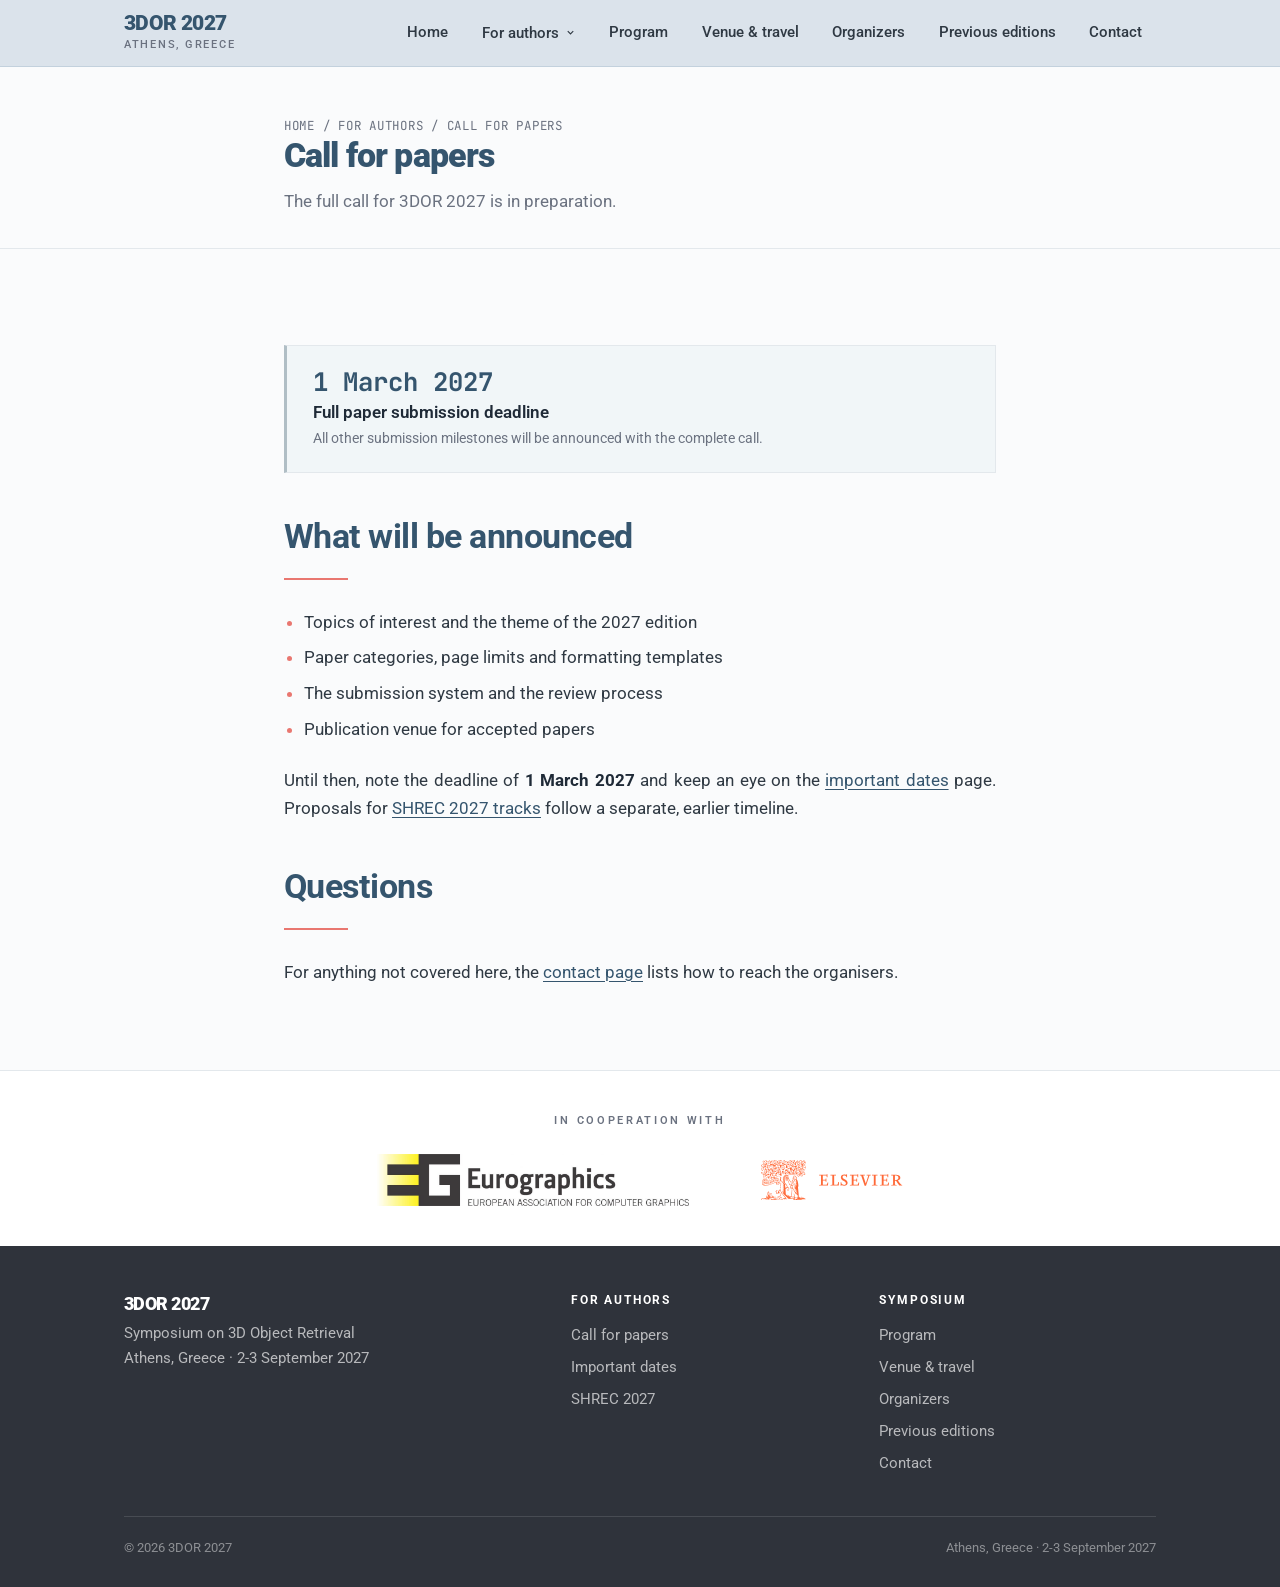
==== call-for-papers.html @ f696fd4a "Add a map to contact and tighten the copy Embed an OpenStreetMap view of Plaka on the contact page, " ====
<!DOCTYPE html>
<html lang="en">
<head>
<meta charset="utf-8">
<meta name="viewport" content="width=device-width, initial-scale=1">
<title>Call for Papers | 3DOR 2027, Athens</title>
<meta name="description" content="Call for papers for 3DOR 2027, the Symposium on 3D Object Retrieval in Athens, Greece. Full paper submission deadline: 1 March 2027.">
<link rel="icon" href="assets/favicon.svg" type="image/svg+xml">
<link rel="preconnect" href="https://fonts.googleapis.com">
<link rel="preconnect" href="https://fonts.gstatic.com" crossorigin>
<link href="https://fonts.googleapis.com/css2?family=Roboto:wght@300;400;500;700;900&family=JetBrains+Mono:wght@500;700&display=swap" rel="stylesheet">
<link rel="stylesheet" href="css/style.css">
</head>
<body>
<a class="skip-link" href="#main">Skip to main content</a>

<header class="site-header">
  <div class="wrap site-header__inner">
    <a class="brand" href="index.html">
      <span class="brand__text">3DOR 2027</span>
      <span class="brand__city">Athens, Greece</span>
    </a>

    <button class="nav-toggle" type="button" aria-expanded="false" aria-controls="primary-nav" aria-label="Toggle navigation">
      <span></span>
    </button>

    <nav class="nav" id="primary-nav" aria-label="Primary">
      <a href="index.html">Home</a>

      <div class="nav__group">
        <button class="nav__trigger" type="button" aria-expanded="false">
          For authors
          <svg viewBox="0 0 24 24" aria-hidden="true"><path d="m6 9 6 6 6-6"/></svg>
        </button>
        <div class="nav__menu">
          <a href="call-for-papers.html" class="is-active">Call for papers</a>
          <a href="important-dates.html">Important dates</a>
          <a href="shrec.html">SHREC 2027</a>
        </div>
      </div>

      <a href="program.html">Program</a>
      <a href="venue.html">Venue &amp; travel</a>
      <a href="organizers.html">Organizers</a>
      <a href="previous-editions.html">Previous editions</a>
      <a href="contact.html">Contact</a>
    </nav>
  </div>
</header>

<main id="main">

  <section class="page-head">
    <div class="col">
      <p class="breadcrumb"><a href="index.html">Home</a> / For authors / Call for papers</p>
      <h1>Call for papers</h1>
      <p>The full call for 3DOR 2027 is in preparation.</p>
    </div>
  </section>

  <section class="section">
    <div class="col">

      <div class="box">
        <span class="box__date">1 March 2027</span>
        <span class="box__what">Full paper submission deadline</span>
        <p class="note">All other submission milestones will be announced with the complete call.</p>
      </div>

      <h2>What will be announced</h2>
      <hr class="rule">
      <ul>
        <li>Topics of interest and the theme of the 2027 edition</li>
        <li>Paper categories, page limits and formatting templates</li>
        <li>The submission system and the review process</li>
        <li>Publication venue for accepted papers</li>
      </ul>

      <p>
        Until then, note the deadline of <strong>1 March 2027</strong> and keep an eye on
        the <a href="important-dates.html">important dates</a> page. Proposals for
        <a href="shrec.html">SHREC 2027 tracks</a> follow a separate, earlier timeline.
      </p>

      <h2>Questions</h2>
      <hr class="rule">
      <p>
        For anything not covered here, the <a href="contact.html">contact page</a> lists
        how to reach the organisers.
      </p>

    </div>
  </section>

</main>

<section class="partners">
  <div class="wrap">
    <span class="label">In cooperation with</span>
    <div class="partners__logos">
      <a href="https://www.eg.org/" target="_blank" rel="noopener">
        <img class="logo--eg" src="assets/logo-eurographics.png" alt="Eurographics, European Association for Computer Graphics" width="1080" height="180">
      </a>
      <a href="https://www.sciencedirect.com/journal/computers-and-graphics" target="_blank" rel="noopener">
        <img class="logo--elsevier" src="assets/logo-elsevier.svg" alt="Elsevier" width="171" height="48">
      </a>
    </div>
  </div>
</section>

<footer class="site-footer">
  <div class="wrap">
    <div class="site-footer__grid">
      <div class="site-footer__brand">
        <span class="brand__text">3DOR 2027</span>
        <p>Symposium on 3D Object Retrieval<br>Athens, Greece · 2-3 September 2027</p>
      </div>

      <div>
        <h4>For authors</h4>
        <ul>
          <li><a href="call-for-papers.html">Call for papers</a></li>
          <li><a href="important-dates.html">Important dates</a></li>
          <li><a href="shrec.html">SHREC 2027</a></li>
        </ul>
      </div>

      <div>
        <h4>Symposium</h4>
        <ul>
          <li><a href="program.html">Program</a></li>
          <li><a href="venue.html">Venue &amp; travel</a></li>
          <li><a href="organizers.html">Organizers</a></li>
          <li><a href="previous-editions.html">Previous editions</a></li>
          <li><a href="contact.html">Contact</a></li>
        </ul>
      </div>
    </div>

    <div class="site-footer__bottom">
      <span>&copy; <span data-current-year>2026</span> 3DOR 2027</span>
      <span>Athens, Greece · 2-3 September 2027</span>
    </div>
  </div>
</footer>

<script src="js/main.js"></script>
</body>
</html>
---- css/style.css ----
/* ==========================================================================
   3DOR 2027: Symposium on 3D Object Retrieval, Athens
   Light, content-first academic layout
   ========================================================================== */

/* --------------------------------------------------------------------------
   1. Tokens
   -------------------------------------------------------------------------- */
:root {
  /* Slate blue carries the type, blue grey the structure, cyan is a single touch */
  --accent: #35556e;        /* display headings, brand, links */
  --accent-strong: #26404f; /* hover on slate */
  --accent-deep: #35556e;   /* links and small text (7.8:1 on paper) */
  --accent-bright: #e97770; /* coral, after 3DOR 2015: rules, underlines, markers */
  --accent-warm: #c6564e;   /* darker coral where small text needs contrast */
  --accent-soft: #b0bec5;   /* blue grey: quiet dividers and borders */
  --charcoal: #2f333b;      /* dark band, after 3DOR 2015 */
  --accent-pale: #eef3f7;
  --accent-line: #ccd9e3;

  --ink: #1f2a37;
  --ink-soft: #2f3943;
  --ink-muted: #6b7280;
  --line: #e3e8ec;
  --paper: #fafbfc;
  --paper-alt: #f1f6f8;

  --font-sans: "Roboto", -apple-system, BlinkMacSystemFont, "Segoe UI",
    Helvetica, Arial, sans-serif;
  --font-mono: "JetBrains Mono", "SFMono-Regular", Consolas, "Liberation Mono",
    Menlo, monospace;

  --step--1: 0.875rem;
  --step-0: 1.0625rem;
  --step-1: 1.1875rem;
  --step-2: clamp(1.35rem, 1.2rem + 0.6vw, 1.6rem);
  --step-3: clamp(1.7rem, 1.45rem + 1vw, 2.1rem);
  --step-4: clamp(2.7rem, 1.9rem + 3.8vw, 4.7rem);

  --col: 760px;   /* reading column */
  --wide: 1080px; /* header, footer, bands */
  --header-h: 66px;
}

/* --------------------------------------------------------------------------
   2. Base
   -------------------------------------------------------------------------- */
*,
*::before,
*::after {
  box-sizing: border-box;
}

html {
  scroll-behavior: smooth;
  scroll-padding-top: calc(var(--header-h) + 20px);
  -webkit-text-size-adjust: 100%;
}

body {
  margin: 0;
  background: var(--paper);
  color: var(--ink-soft);
  font-family: var(--font-sans);
  font-size: var(--step-0);
  line-height: 1.7;
  -webkit-font-smoothing: antialiased;
}

h1,
h2,
h3,
h4 {
  font-family: var(--font-sans);
  color: var(--ink);
  line-height: 1.2;
  letter-spacing: -0.015em;
  font-weight: 700;
  margin: 0 0 0.6em;
}

h1 {
  font-size: var(--step-4);
  font-weight: 900;
  letter-spacing: -0.025em;
}

h2 {
  font-size: var(--step-3);
  color: var(--accent);
  margin-top: 2.75rem;
}

h3 {
  font-size: var(--step-1);
  margin-top: 2rem;
}

p {
  margin: 0 0 1.15em;
}

a {
  color: var(--accent-deep);
  text-decoration-thickness: 1px;
  text-underline-offset: 3px;
  transition: color 0.15s ease;
}

a:hover {
  color: var(--accent-strong);
  text-decoration-color: var(--accent-bright);
}

strong {
  color: var(--ink);
}

img {
  max-width: 100%;
  height: auto;
  display: block;
}

ul,
ol {
  padding-left: 1.2em;
  margin: 0 0 1.3em;
}

li {
  margin-bottom: 0.4em;
}

li::marker {
  color: var(--accent-bright);
}

:focus-visible {
  outline: 2px solid var(--accent);
  outline-offset: 3px;
  border-radius: 3px;
}

.skip-link {
  position: absolute;
  left: -9999px;
  background: var(--ink);
  color: #fff;
  padding: 0.7rem 1.2rem;
  z-index: 200;
}

.skip-link:focus {
  left: 0;
  top: 0;
  color: #fff;
}

/* --------------------------------------------------------------------------
   3. Layout
   -------------------------------------------------------------------------- */
.wrap {
  width: 100%;
  max-width: var(--wide);
  margin-inline: auto;
  padding-inline: 24px;
}

.col {
  width: 100%;
  max-width: var(--col);
  margin-inline: auto;
  padding-inline: 24px;
}

.section {
  padding-block: clamp(2.5rem, 5vw, 4rem);
}

.section--alt {
  background: var(--paper-alt);
  border-block: 1px solid var(--line);
}

.section + .section {
  padding-top: 0;
}

.section--alt + .section,
.section + .section--alt {
  padding-top: clamp(2.5rem, 5vw, 4rem);
}

/* Small caps label */
.label {
  display: block;
  font-family: var(--font-sans);
  font-size: 0.7rem;
  font-weight: 600;
  letter-spacing: 0.24em;
  text-transform: uppercase;
  color: var(--ink-muted);
  margin-bottom: 0.9rem;
}

/* Thin rule under a heading */
.rule {
  border: 0;
  height: 2px;
  width: 64px;
  background: var(--accent-bright);
  margin: 0 0 1.75rem;
}

.lead {
  font-size: var(--step-1);
  color: var(--ink-soft);
}

/* --------------------------------------------------------------------------
   4. Header & navigation
   -------------------------------------------------------------------------- */
.site-header {
  position: sticky;
  top: 0;
  z-index: 100;
  background: rgba(217, 226, 234, 0.94);
  backdrop-filter: blur(8px);
  border-bottom: 1px solid #c3d1dd;
}

.site-header__inner {
  display: flex;
  align-items: center;
  justify-content: space-between;
  gap: 1rem;
  min-height: var(--header-h);
}

.brand {
  display: flex;
  flex-direction: column;
  gap: 1px;
  text-decoration: none;
  flex-shrink: 0;
  padding-block: 0.2rem;
}

.brand__text {
  font-family: var(--font-sans);
  font-weight: 900;
  font-size: 1.3rem;
  color: var(--accent);
  letter-spacing: -0.03em;
  line-height: 1.1;
}

.brand__city {
  font-size: 0.68rem;
  font-weight: 500;
  color: var(--ink-muted);
  letter-spacing: 0.16em;
  text-transform: uppercase;
}

/* Nav */
.nav {
  display: flex;
  align-items: center;
  gap: 0.4rem;
}

.nav a,
.nav__trigger {
  position: relative;
  display: inline-flex;
  align-items: center;
  gap: 0.35rem;
  padding: 0.5rem 0.85rem;
  font-family: var(--font-sans);
  font-size: 0.92rem;
  font-weight: 500;
  color: var(--ink-soft);
  background: none;
  border: 0;
  border-radius: 5px;
  text-decoration: none;
  white-space: nowrap;
  cursor: pointer;
  transition: color 0.15s ease, background 0.15s ease;
}

.nav a::after,
.nav__trigger::after {
  content: "";
  position: absolute;
  left: 0.85rem;
  right: 0.85rem;
  bottom: 0.15rem;
  height: 2px;
  background: var(--accent-bright);
  border-radius: 2px;
  transform: scaleX(0);
  transform-origin: left;
  transition: transform 0.18s ease;
}

.nav a:hover,
.nav__trigger:hover {
  color: var(--accent-strong);
  background: var(--accent-pale);
}

.nav a:hover::after,
.nav__trigger:hover::after {
  transform: scaleX(1);
}

.nav a.is-active {
  color: var(--accent-deep);
  font-weight: 600;
  background: var(--accent-pale);
}

.nav a.is-active::after {
  transform: scaleX(1);
}

.nav__trigger svg {
  width: 11px;
  height: 11px;
  stroke: currentColor;
  stroke-width: 2.4;
  fill: none;
  transition: transform 0.18s ease;
}

.nav__trigger[aria-expanded="true"] svg {
  transform: rotate(180deg);
}

.nav__group {
  position: relative;
}

.nav__menu {
  position: absolute;
  top: calc(100% + 6px);
  left: 0;
  min-width: 210px;
  background: #fff;
  border: 1px solid var(--line);
  border-radius: 6px;
  box-shadow: 0 6px 24px rgba(19, 33, 43, 0.1);
  padding: 0.35rem;
  display: none;
  flex-direction: column;
}

.nav__group.is-open .nav__menu {
  display: flex;
}

.nav__menu a {
  padding: 0.55rem 0.7rem;
  border-radius: 4px;
  white-space: normal;
}

.nav__menu a::after {
  display: none;
}

/* Mobile */
.nav-toggle {
  display: none;
  width: 40px;
  height: 40px;
  border: 1px solid var(--line);
  border-radius: 5px;
  background: #fff;
  cursor: pointer;
  position: relative;
  align-items: center;
  justify-content: center;
}

.nav-toggle span,
.nav-toggle span::before,
.nav-toggle span::after {
  display: block;
  width: 17px;
  height: 2px;
  background: var(--ink);
  transition: transform 0.2s ease, background 0.2s ease;
}

.nav-toggle span::before,
.nav-toggle span::after {
  content: "";
  position: absolute;
}

.nav-toggle span::before {
  transform: translateY(-6px);
}

.nav-toggle span::after {
  transform: translateY(6px);
}

.nav-toggle[aria-expanded="true"] span {
  background: transparent;
}

.nav-toggle[aria-expanded="true"] span::before {
  transform: rotate(45deg);
}

.nav-toggle[aria-expanded="true"] span::after {
  transform: rotate(-45deg);
}

@media (max-width: 960px) {
  .nav-toggle {
    display: inline-flex;
  }

  .nav {
    position: fixed;
    inset: var(--header-h) 0 auto 0;
    flex-direction: column;
    align-items: stretch;
    gap: 0;
    background: #e6edf3;
    border-bottom: 1px solid #c3d1dd;
    box-shadow: 0 10px 30px rgba(19, 33, 43, 0.08);
    padding: 0.5rem 24px 1.25rem;
    max-height: calc(100vh - var(--header-h));
    overflow-y: auto;
    display: none;
  }

  .nav.is-open {
    display: flex;
  }

  .nav > a,
  .nav__trigger {
    width: 100%;
    justify-content: space-between;
    padding: 0.85rem 0.4rem;
    border-bottom: 1px solid var(--line);
    border-radius: 0;
    font-size: 1rem;
  }

  .nav a.is-active {
    box-shadow: none;
    color: var(--accent-deep);
    font-weight: 600;
  }

  .nav__menu {
    position: static;
    border: 0;
    box-shadow: none;
    padding: 0 0 0.5rem 0.9rem;
    min-width: 0;
    border-left: 2px solid var(--accent-line);
    margin: 0.5rem 0 0.5rem 0.4rem;
  }
}

/* Hero banner: photo with the title centred over it */
.hero {
  position: relative;
  display: grid;
  place-items: center;
  text-align: center;
  min-height: clamp(340px, 46vw, 560px);
  background: #16212c;
  overflow: hidden;
}

.hero__media {
  position: absolute;
  inset: 0;
  width: 100%;
  height: 100%;
  object-fit: cover;
  object-position: center 52%;
}

.hero::after {
  content: "";
  position: absolute;
  inset: 0;
  background: linear-gradient(
    180deg,
    rgba(18, 28, 38, 0.62) 0%,
    rgba(18, 28, 38, 0.44) 45%,
    rgba(18, 28, 38, 0.66) 100%
  );
}

.hero__inner {
  position: relative;
  z-index: 1;
  max-width: 900px;
  padding: clamp(3rem, 7vw, 5.5rem) 24px;
}

.hero .label {
  color: rgba(255, 255, 255, 0.82);
  margin-bottom: 1.1rem;
}

.hero h1 {
  color: #fff;
  font-weight: 900;
  letter-spacing: -0.035em;
  margin-bottom: 0.35em;
  text-shadow: 0 2px 18px rgba(10, 18, 26, 0.35);
}

.hero__where {
  font-family: var(--font-sans);
  font-size: var(--step-2);
  font-weight: 500;
  color: #fff;
  margin: 0;
  text-shadow: 0 2px 14px rgba(10, 18, 26, 0.4);
}

.hero__credit {
  position: absolute;
  right: 16px;
  bottom: 10px;
  z-index: 1;
  margin: 0;
  font-size: 0.66rem;
  letter-spacing: 0.06em;
  color: rgba(255, 255, 255, 0.72);
}

/* Centred intro block under the hero */
.center {
  text-align: center;
}

.center .lead {
  max-width: 62ch;
  margin-inline: auto;
}

.center .note {
  max-width: 58ch;
  margin-inline: auto;
}

.keyfacts--center {
  max-width: 620px;
  margin-inline: auto;
  text-align: center;
}

.keyfacts--center > div {
  border-left: 1px solid var(--line);
  border-top: 3px solid var(--accent-bright);
}

/* --------------------------------------------------------------------------
   5. Masthead (home) & page headers
   -------------------------------------------------------------------------- */
/* Key facts: dates and deadline */
.keyfacts {
  display: grid;
  grid-template-columns: repeat(auto-fit, minmax(210px, 1fr));
  gap: 0.85rem;
  margin: 0 0 1.75rem;
}

.keyfacts > div {
  background: #fff;
  border: 1px solid var(--line);
  border-left: 3px solid var(--accent-bright);
  border-radius: 8px;
  padding: 0.85rem 1.1rem;
}

.keyfacts dt {
  font-family: var(--font-sans);
  font-size: 0.68rem;
  font-weight: 600;
  letter-spacing: 0.16em;
  text-transform: uppercase;
  color: var(--ink-muted);
  margin-bottom: 0.2rem;
}

.keyfacts dd {
  margin: 0;
  font-family: var(--font-mono);
  font-size: var(--step-1);
  font-weight: 700;
  color: var(--ink);
  letter-spacing: -0.01em;
}

.page-head {
  border-bottom: 1px solid var(--line);
  padding-block: clamp(2rem, 4vw, 3rem) clamp(1.5rem, 3vw, 2rem);
}

.page-head h1 {
  font-size: var(--step-3);
  color: var(--accent);
  margin-bottom: 0.3em;
}

.page-head p {
  color: var(--ink-muted);
  margin-bottom: 0;
}

.breadcrumb {
  font-family: var(--font-mono);
  font-size: 0.78rem;
  letter-spacing: 0.06em;
  text-transform: uppercase;
  color: var(--ink-muted);
  margin-bottom: 0.9rem;
}

.breadcrumb a {
  color: var(--ink-muted);
  text-decoration: none;
}

.breadcrumb a:hover {
  color: var(--accent-deep);
}

/* --------------------------------------------------------------------------
   6. Athens line art
   -------------------------------------------------------------------------- */
.skyline {
  display: block;
  width: 100%;
  max-width: var(--wide);
  margin: 0 auto;
  height: auto;
}

.skyline--masthead {
  margin-top: 1rem;
}


figure {
  margin: 2.5rem 0;
}

figcaption {
  font-size: var(--step--1);
  color: var(--ink-muted);
  text-align: center;
  margin-top: 0.75rem;
}

/* --------------------------------------------------------------------------
   7. Dates list
   -------------------------------------------------------------------------- */
.dates {
  margin: 0 0 2rem;
  border-top: 1px solid var(--line);
}

.dates > div {
  display: grid;
  grid-template-columns: 190px 1fr;
  gap: 0.4rem 1.5rem;
  align-items: baseline;
  padding: 1.1rem 0;
  border-bottom: 1px solid var(--line);
}

.dates dt {
  font-family: var(--font-mono);
  font-weight: 700;
  font-size: var(--step-0);
  color: var(--accent);
  white-space: nowrap;
}

.dates dd {
  margin: 0;
  color: var(--ink);
}

.dates dd .note {
  display: block;
  font-size: var(--step--1);
  color: var(--ink-muted);
  margin-top: 0.15rem;
}

@media (max-width: 620px) {
  .dates > div {
    grid-template-columns: 1fr;
  }

  .dates dt {
    grid-column: 1 / -1;
  }
}

/* --------------------------------------------------------------------------
   8. Highlight box & notes
   -------------------------------------------------------------------------- */
.box {
  border: 1px solid var(--line);
  border-left: 3px solid var(--accent-soft);
  background: var(--paper-alt);
  padding: 1.35rem 1.6rem;
  margin: 2rem 0;
}

.box > :last-child {
  margin-bottom: 0;
}

.box__date {
  font-family: var(--font-mono);
  font-size: var(--step-2);
  font-weight: 700;
  color: var(--accent);
  display: block;
  line-height: 1.2;
}

.box__what {
  font-weight: 600;
  color: var(--ink);
}

.note {
  font-size: var(--step--1);
  color: var(--ink-muted);
}

.tba-line {
  font-family: var(--font-mono);
  font-size: var(--step--1);
  letter-spacing: 0.08em;
  text-transform: uppercase;
  color: var(--ink-muted);
}

/* Plain two/three column text blocks */
.cols {
  display: grid;
  gap: 1.5rem 2.5rem;
  grid-template-columns: repeat(auto-fit, minmax(230px, 1fr));
  margin-bottom: 1.5rem;
}

.cols h3 {
  margin-top: 0;
  font-size: var(--step-0);
}

.cols p:last-child {
  margin-bottom: 0;
}

/* --------------------------------------------------------------------------
   9. Tables
   -------------------------------------------------------------------------- */
.table-wrap {
  overflow-x: auto;
  margin: 1.5rem 0 2rem;
}

table {
  width: 100%;
  border-collapse: collapse;
  min-width: 460px;
}

th,
td {
  text-align: left;
  padding: 0.9rem 1rem 0.9rem 0;
  border-bottom: 1px solid var(--line);
  vertical-align: top;
}

thead th {
  font-family: var(--font-mono);
  font-size: 0.75rem;
  letter-spacing: 0.12em;
  text-transform: uppercase;
  color: var(--ink-muted);
  font-weight: 600;
  border-bottom: 2px solid var(--line);
}

td.mono {
  font-family: var(--font-mono);
  font-weight: 600;
  color: var(--accent);
  white-space: nowrap;
}

/* --------------------------------------------------------------------------
   10. Buttons (used sparingly)
   -------------------------------------------------------------------------- */
.btn {
  display: inline-flex;
  align-items: center;
  gap: 0.45rem;
  font-family: var(--font-mono);
  font-size: 0.9rem;
  font-weight: 600;
  padding: 0.6rem 1.1rem;
  border: 1px solid var(--accent-line);
  border-radius: 4px;
  background: var(--accent-pale);
  color: var(--accent-deep);
  text-decoration: none;
  transition: background 0.15s ease, border-color 0.15s ease;
}

.btn:hover {
  background: #fff;
  border-color: var(--accent-bright);
  color: var(--accent-warm);
}

.btn-row {
  display: flex;
  flex-wrap: wrap;
  gap: 0.7rem;
  margin-bottom: 1.5rem;
}

/* --------------------------------------------------------------------------
   11. Footer
   -------------------------------------------------------------------------- */
.site-footer {
  background: var(--charcoal);
  padding-block: 3rem 1.75rem;
  font-size: 0.92rem;
  color: rgba(255, 255, 255, 0.66);
}

.site-footer__grid {
  display: grid;
  grid-template-columns: 1.5fr 1fr 1fr;
  gap: 2rem;
  padding-bottom: 2rem;
  border-bottom: 0;
}

@media (max-width: 720px) {
  .site-footer__grid {
    grid-template-columns: 1fr 1fr;
  }

  .site-footer__brand {
    grid-column: 1 / -1;
  }
}

.site-footer h4 {
  font-size: 0.72rem;
  letter-spacing: 0.16em;
  text-transform: uppercase;
  color: #fff;
  margin-bottom: 0.9rem;
}

.site-footer ul {
  list-style: none;
  margin: 0;
  padding: 0;
}

.site-footer li {
  margin-bottom: 0.45rem;
}

.site-footer a {
  color: rgba(255, 255, 255, 0.66);
  text-decoration: none;
}

.site-footer a:hover {
  color: var(--accent-bright);
}

.site-footer__brand .brand__text {
  font-size: 1.15rem;
  display: block;
  color: #fff;
  margin-bottom: 0.4rem;
}

.site-footer__bottom {
  display: flex;
  flex-wrap: wrap;
  justify-content: space-between;
  gap: 0.5rem 1.5rem;
  padding-top: 1.25rem;
  border-top: 1px solid rgba(255, 255, 255, 0.12);
  font-size: 0.82rem;
  color: rgba(255, 255, 255, 0.45);
}

/* --------------------------------------------------------------------------
   12. Preferences
   -------------------------------------------------------------------------- */
@media (prefers-reduced-motion: reduce) {
  html {
    scroll-behavior: auto;
  }

  *,
  *::before,
  *::after {
    transition-duration: 0.01ms !important;
    animation-duration: 0.01ms !important;
  }
}

@media print {
  .site-header,
  .site-footer,
  .nav-toggle,
  .hero::after {
    display: none !important;
  }

  body {
    color: #000;
  }

  a {
    color: #000;
  }
}

/* Topics of interest: two readable columns */
.topics {
  columns: 2;
  column-gap: 2.5rem;
  margin-bottom: 1.25rem;
}

.topics li {
  break-inside: avoid;
  margin-bottom: 0.5em;
}

@media (max-width: 620px) {
  .topics {
    columns: 1;
  }
}

/* --------------------------------------------------------------------------
   15. Justified body text
   -------------------------------------------------------------------------- */
.col p,
.box p,
.prose p {
  text-align: justify;
  text-justify: inter-word;
  hyphens: auto;
  -webkit-hyphens: auto;
}

.center p,
.hero p {
  text-align: center;
  hyphens: manual;
}

/* --------------------------------------------------------------------------
   16. Partners band
   -------------------------------------------------------------------------- */
.partners {
  background: #fff;
  border-top: 1px solid var(--line);
  padding-block: 2.5rem;
  text-align: center;
}

.partners .label {
  margin-bottom: 1.5rem;
}

.partners__logos {
  display: flex;
  flex-wrap: wrap;
  align-items: center;
  justify-content: center;
  gap: clamp(2rem, 6vw, 4.5rem);
}

.partners__logos img {
  width: auto;
  opacity: 0.88;
  transition: opacity 0.15s ease;
}

.logo--eg {
  height: clamp(36px, 4.4vw, 52px);
}

.logo--elsevier {
  height: clamp(28px, 3.4vw, 40px);
}

.partners__logos a:hover img {
  opacity: 1;
}

/* --------------------------------------------------------------------------
   17. Map embed
   -------------------------------------------------------------------------- */
.map {
  margin: 0 0 1rem;
}

.map iframe {
  display: block;
  width: 100%;
  height: clamp(280px, 38vw, 420px);
  border: 1px solid var(--line);
  border-radius: 12px;
}

.map figcaption {
  font-size: var(--step--1);
  color: var(--ink-muted);
  text-align: left;
  margin-top: 0.65rem;
}
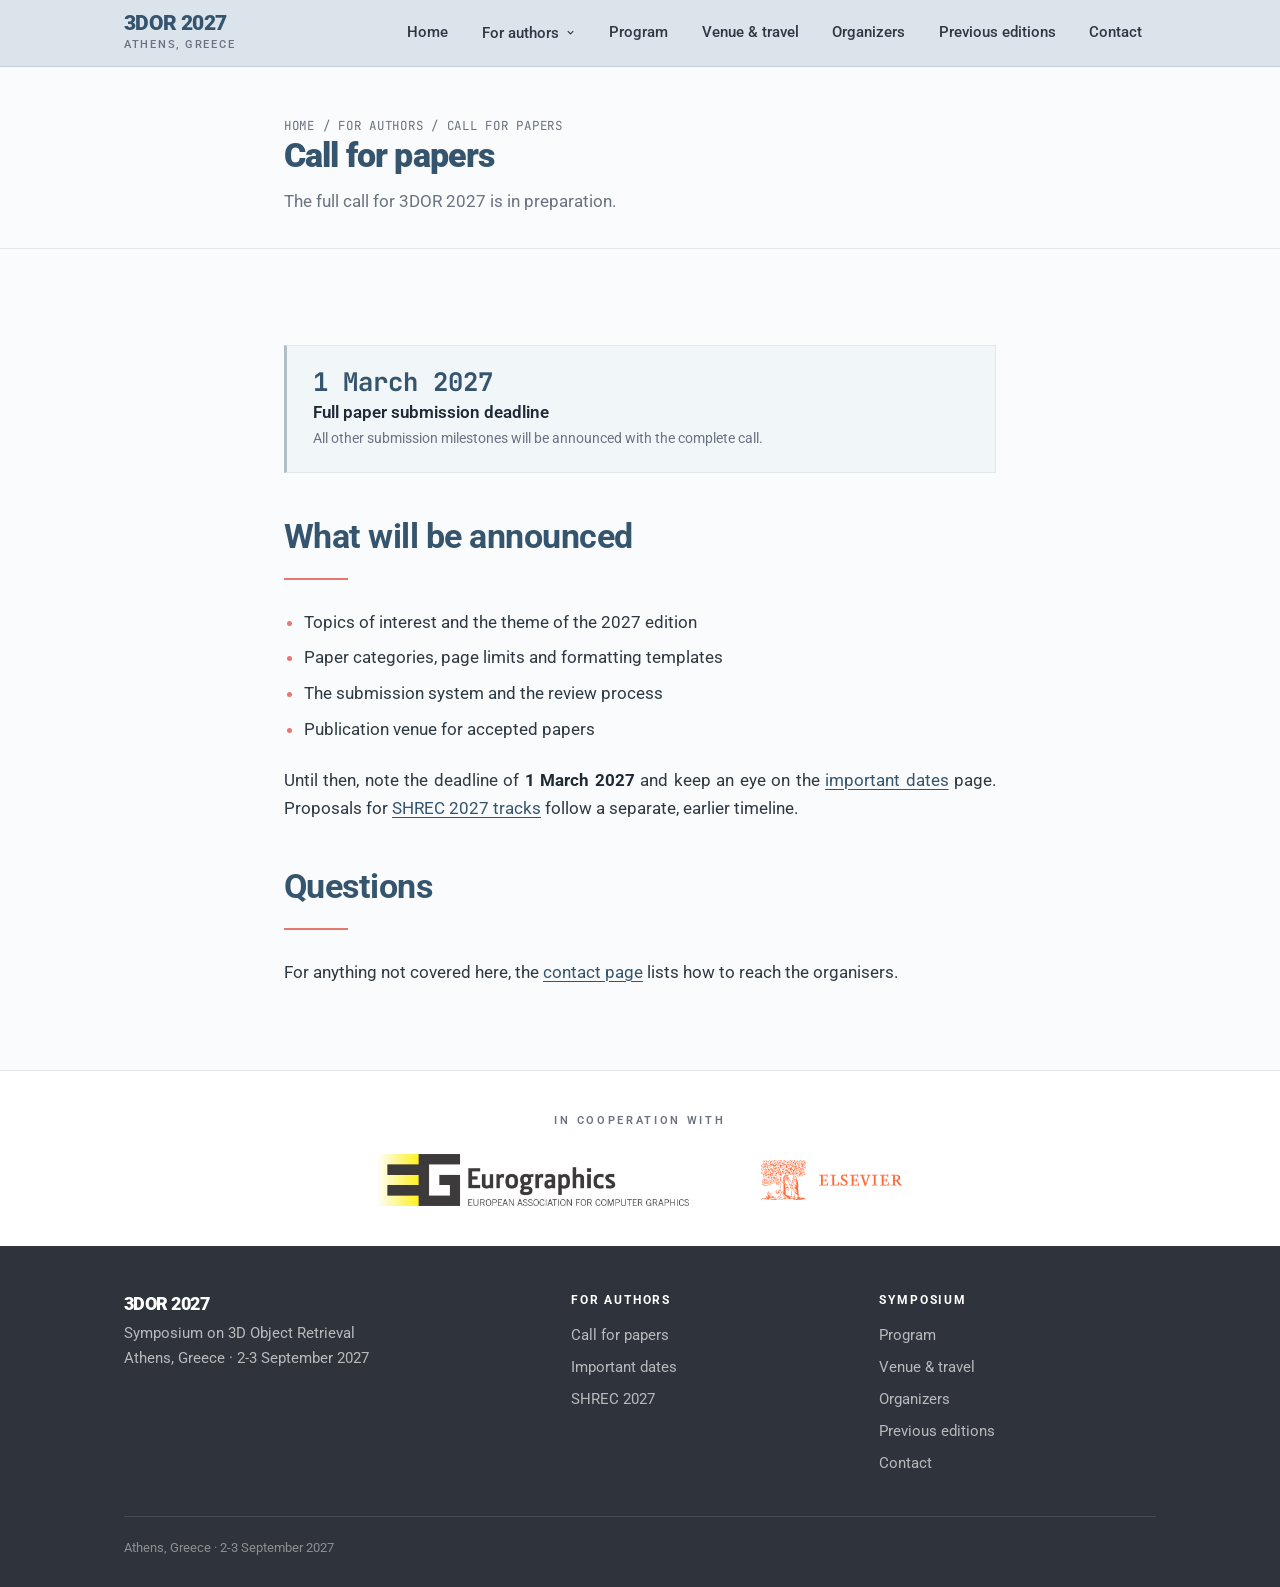
==== commit c45e04f3: "Drop the footer copyright line The line rendered the current year next to the event name, which read" ====
--- a/call-for-papers.html
+++ b/call-for-papers.html
@@ -139,7 +139,6 @@
     </div>
 
     <div class="site-footer__bottom">
-      <span>&copy; <span data-current-year>2026</span> 3DOR 2027</span>
       <span>Athens, Greece · 2-3 September 2027</span>
     </div>
   </div>
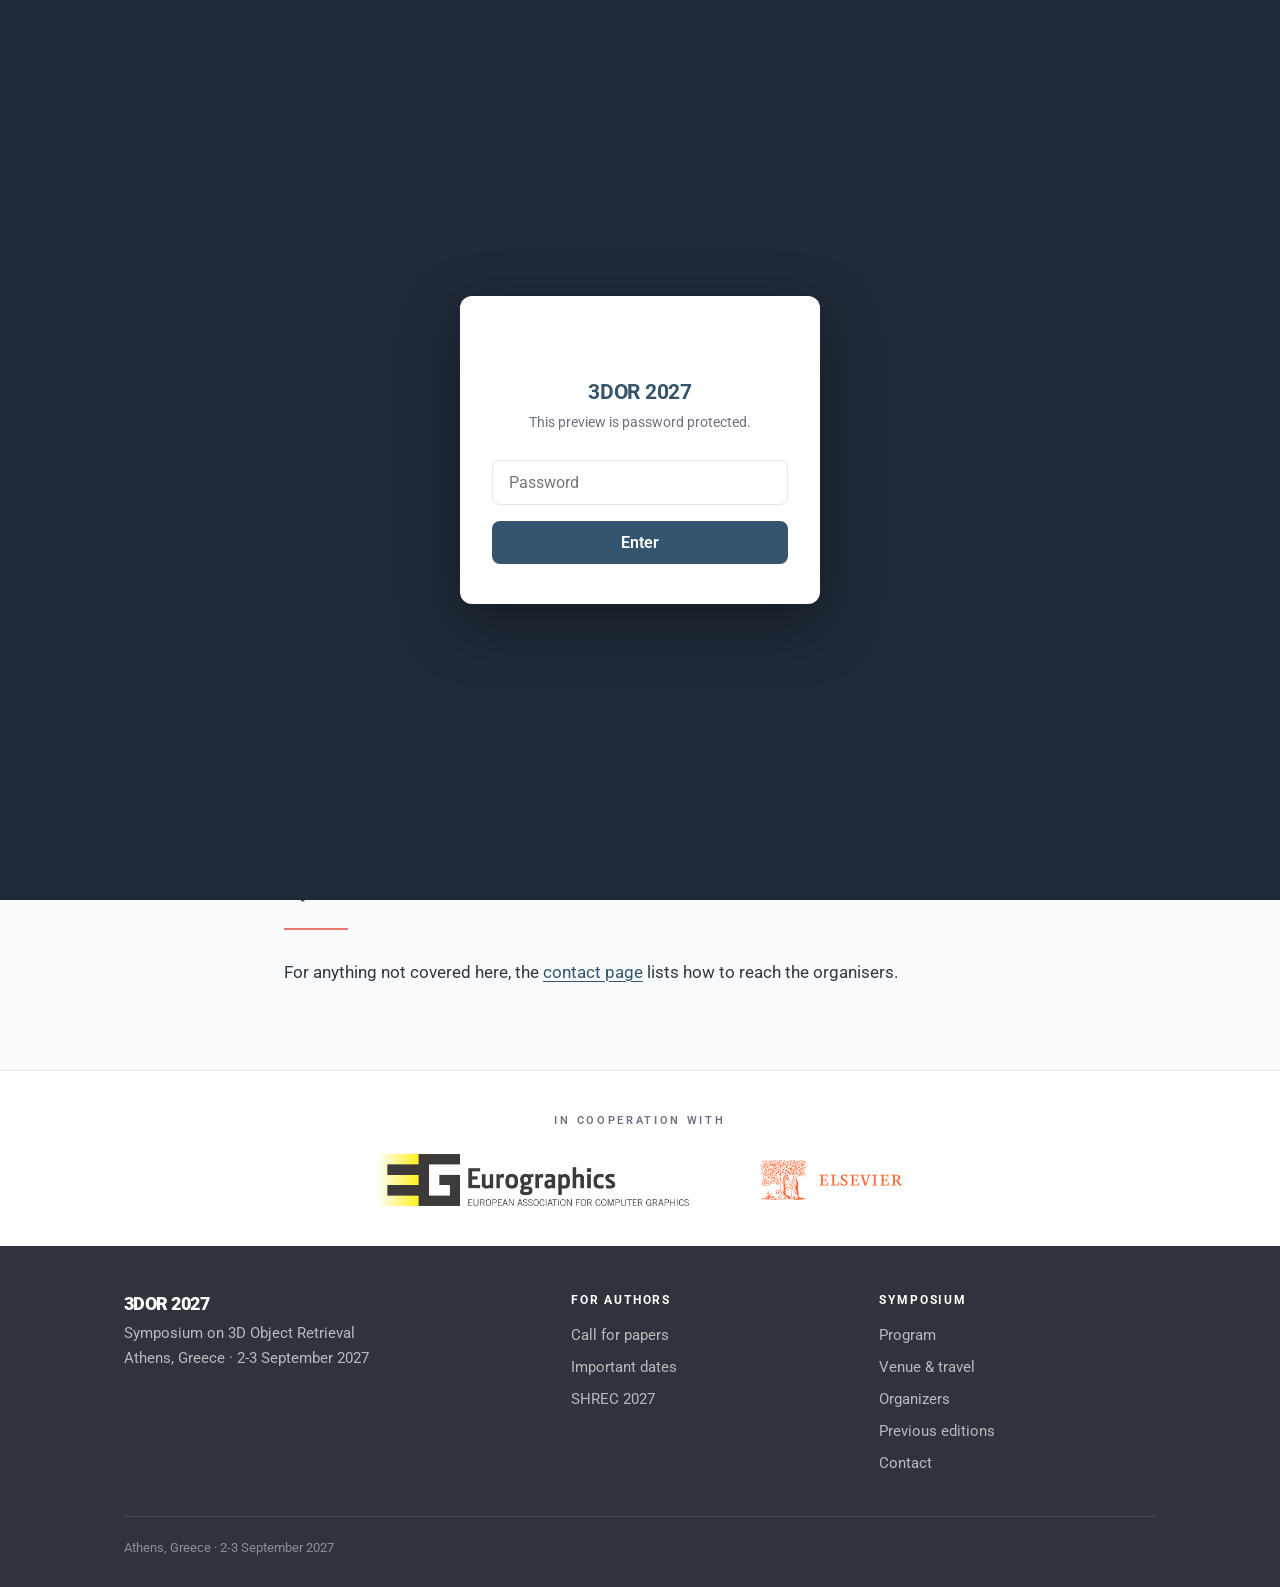
==== commit 30967fe9: "Add a client-side password gate before enabling Pages The repo is going public so GitHub Pages can s" ====
--- a/call-for-papers.html
+++ b/call-for-papers.html
@@ -12,6 +12,18 @@
 <link rel="stylesheet" href="css/style.css">
 </head>
 <body>
+<script>try{if(localStorage.getItem('3dor27_unlocked_v1')==='1'){document.documentElement.classList.add('gate-unlocked');}}catch(e){}</script>
+<div id="gate-overlay">
+  <div class="gate-card">
+    <h2>3DOR 2027</h2>
+    <p class="gate-card__note">This preview is password protected.</p>
+    <form id="gate-form" autocomplete="off">
+      <input type="password" id="gate-password" placeholder="Password" required autocomplete="off">
+      <button type="submit">Enter</button>
+      <p id="gate-error" hidden>Incorrect password. Try again.</p>
+    </form>
+  </div>
+</div>
 <a class="skip-link" href="#main">Skip to main content</a>
 
 <header class="site-header">
@@ -145,5 +157,6 @@
 </footer>
 
 <script src="js/main.js"></script>
+<script src="js/gate.js"></script>
 </body>
 </html>
--- a/css/style.css
+++ b/css/style.css
@@ -534,17 +534,6 @@
   text-shadow: 0 2px 14px rgba(10, 18, 26, 0.4);
 }
 
-.hero__credit {
-  position: absolute;
-  right: 16px;
-  bottom: 10px;
-  z-index: 1;
-  margin: 0;
-  font-size: 0.66rem;
-  letter-spacing: 0.06em;
-  color: rgba(255, 255, 255, 0.72);
-}
-
 /* Centred intro block under the hero */
 .center {
   text-align: center;
@@ -1050,3 +1039,82 @@
   text-align: left;
   margin-top: 0.65rem;
 }
+
+/* --------------------------------------------------------------------------
+   21. Preview gate
+   Client-side only: hides content from casual visitors while the repo is
+   public, but the source (including the password hash) is public too.
+   -------------------------------------------------------------------------- */
+#gate-overlay {
+  position: fixed;
+  inset: 0;
+  z-index: 9999;
+  display: flex;
+  align-items: center;
+  justify-content: center;
+  padding: 24px;
+  background: #1f2a37;
+}
+
+html.gate-unlocked #gate-overlay {
+  display: none;
+}
+
+.gate-card {
+  width: 100%;
+  max-width: 360px;
+  background: #fff;
+  border-radius: 12px;
+  padding: 2.5rem 2rem;
+  text-align: center;
+  box-shadow: 0 20px 60px rgba(0, 0, 0, 0.35);
+}
+
+.gate-card h2 {
+  margin-bottom: 0.35rem;
+  font-size: 1.3rem;
+}
+
+.gate-card__note {
+  color: var(--ink-muted);
+  font-size: 0.9rem;
+  margin-bottom: 1.5rem;
+}
+
+#gate-form input[type="password"] {
+  width: 100%;
+  padding: 0.75rem 1rem;
+  border: 1px solid var(--line);
+  border-radius: 8px;
+  font-size: 1rem;
+  font-family: var(--font-sans);
+  margin-bottom: 1rem;
+}
+
+#gate-form input[type="password"]:focus-visible {
+  outline: 2px solid var(--accent);
+  outline-offset: 1px;
+}
+
+#gate-form button {
+  width: 100%;
+  padding: 0.75rem 1rem;
+  border: 0;
+  border-radius: 8px;
+  background: var(--accent);
+  color: #fff;
+  font-family: var(--font-sans);
+  font-size: 1rem;
+  font-weight: 600;
+  cursor: pointer;
+}
+
+#gate-form button:hover {
+  background: var(--accent-strong);
+}
+
+#gate-error {
+  color: #b3261e;
+  font-size: 0.85rem;
+  margin: 0.85rem 0 0;
+}
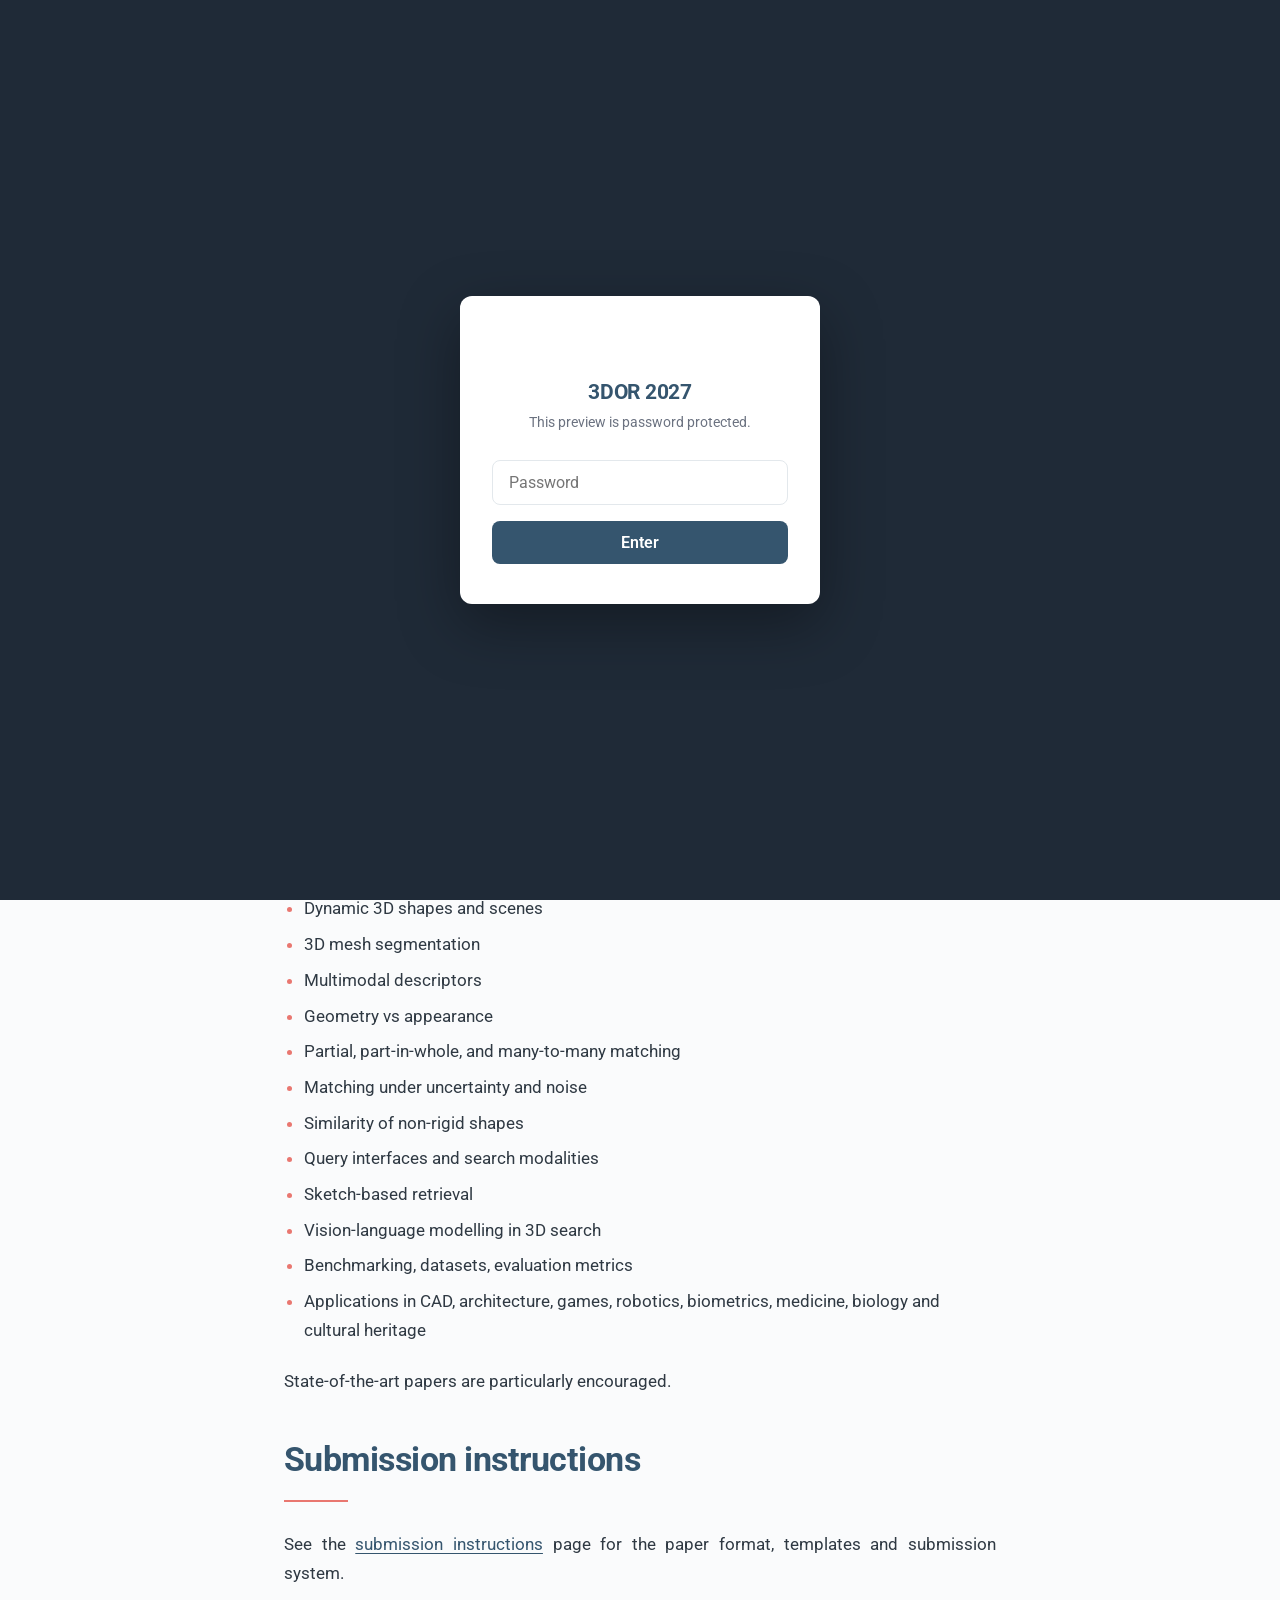
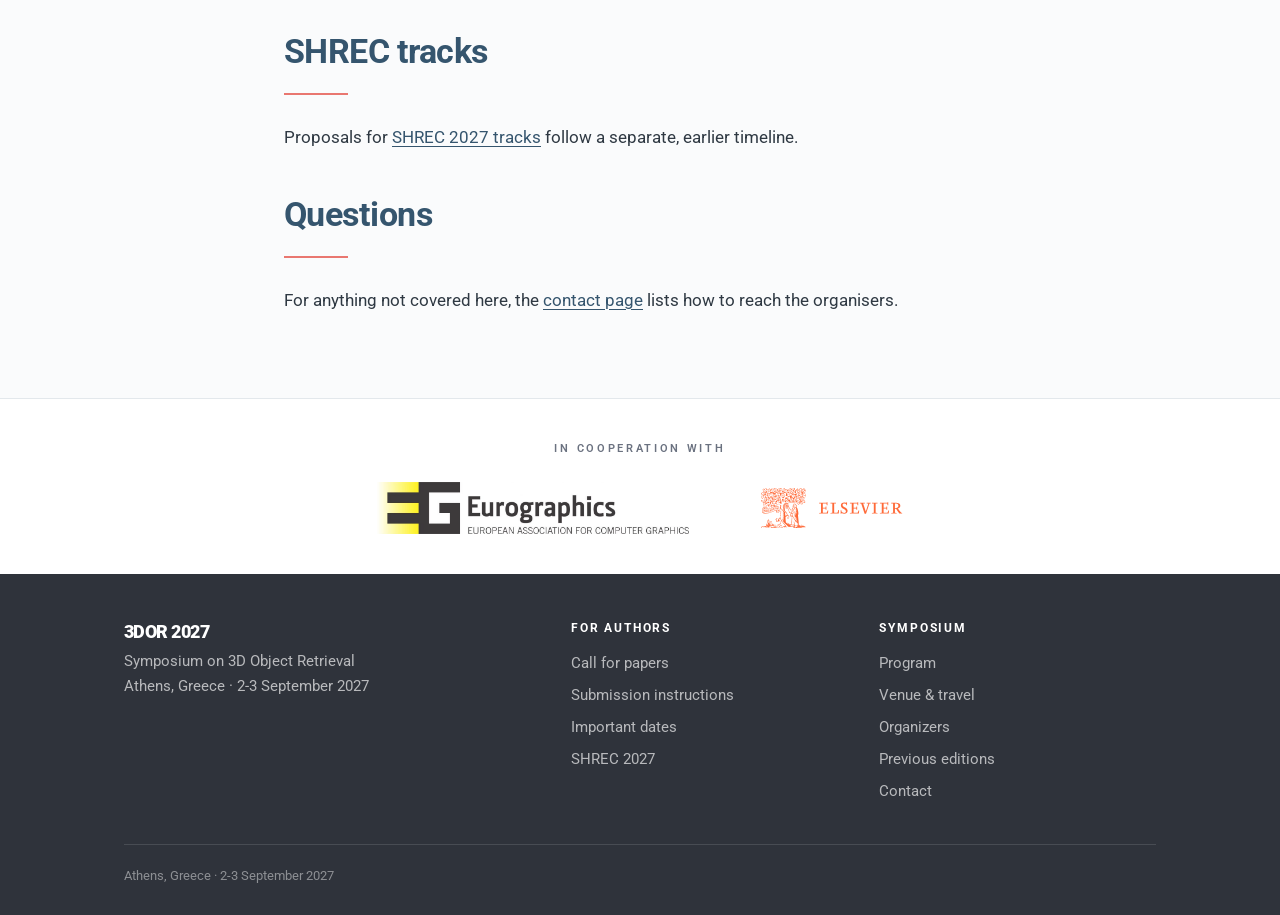
==== commit 6df5bcc4: "Fill in organizers, SHREC and call for papers with real content Replace placeholders with the confir" ====
--- a/call-for-papers.html
+++ b/call-for-papers.html
@@ -4,7 +4,7 @@
 <meta charset="utf-8">
 <meta name="viewport" content="width=device-width, initial-scale=1">
 <title>Call for Papers | 3DOR 2027, Athens</title>
-<meta name="description" content="Call for papers for 3DOR 2027, the Symposium on 3D Object Retrieval in Athens, Greece. Full paper submission deadline: 1 March 2027.">
+<meta name="description" content="Call for papers for 3DOR 2027: 20 Years EG 3DOR, Athens, Greece. Full paper submission deadline: 1 March 2027.">
 <link rel="icon" href="assets/favicon.svg" type="image/svg+xml">
 <link rel="preconnect" href="https://fonts.googleapis.com">
 <link rel="preconnect" href="https://fonts.gstatic.com" crossorigin>
@@ -47,6 +47,7 @@
         </button>
         <div class="nav__menu">
           <a href="call-for-papers.html" class="is-active">Call for papers</a>
+          <a href="submission-instructions.html">Submission instructions</a>
           <a href="important-dates.html">Important dates</a>
           <a href="shrec.html">SHREC 2027</a>
         </div>
@@ -67,7 +68,7 @@
     <div class="col">
       <p class="breadcrumb"><a href="index.html">Home</a> / For authors / Call for papers</p>
       <h1>Call for papers</h1>
-      <p>The full call for 3DOR 2027 is in preparation.</p>
+      <p>20 Years EG 3DOR</p>
     </div>
   </section>
 
@@ -77,22 +78,52 @@
       <div class="box">
         <span class="box__date">1 March 2027</span>
         <span class="box__what">Full paper submission deadline</span>
-        <p class="note">All other submission milestones will be announced with the complete call.</p>
+        <p class="note">See the <a href="important-dates.html">important dates</a> page for the full review timeline.</p>
       </div>
 
-      <h2>What will be announced</h2>
+      <p>
+        The Eurographics Symposium on 3D Object Retrieval (EG 3DOR) is a classic venue
+        for researchers and practitioners working on all aspects of 3D shape: search and
+        retrieval, 3D data management, 3D vision, geometry processing and machine
+        learning.
+      </p>
+      <p>
+        In 2027 we are celebrating 20 consecutive 3DOR Symposia (since 2008).
+      </p>
+
+      <h2>Topics of interest</h2>
       <hr class="rule">
+      <p>Topics of interest include, but are not limited to:</p>
       <ul>
-        <li>Topics of interest and the theme of the 2027 edition</li>
-        <li>Paper categories, page limits and formatting templates</li>
-        <li>The submission system and the review process</li>
-        <li>Publication venue for accepted papers</li>
+        <li>3D shape representations</li>
+        <li>3D shape semantics</li>
+        <li>Dynamic 3D shapes and scenes</li>
+        <li>3D mesh segmentation</li>
+        <li>Multimodal descriptors</li>
+        <li>Geometry vs appearance</li>
+        <li>Partial, part-in-whole, and many-to-many matching</li>
+        <li>Matching under uncertainty and noise</li>
+        <li>Similarity of non-rigid shapes</li>
+        <li>Query interfaces and search modalities</li>
+        <li>Sketch-based retrieval</li>
+        <li>Vision-language modelling in 3D search</li>
+        <li>Benchmarking, datasets, evaluation metrics</li>
+        <li>Applications in CAD, architecture, games, robotics, biometrics, medicine, biology and cultural heritage</li>
       </ul>
+      <p>State-of-the-art papers are particularly encouraged.</p>
 
+      <h2>Submission instructions</h2>
+      <hr class="rule">
       <p>
-        Until then, note the deadline of <strong>1 March 2027</strong> and keep an eye on
-        the <a href="important-dates.html">important dates</a> page. Proposals for
-        <a href="shrec.html">SHREC 2027 tracks</a> follow a separate, earlier timeline.
+        See the <a href="submission-instructions.html">submission instructions</a> page
+        for the paper format, templates and submission system.
+      </p>
+
+      <h2>SHREC tracks</h2>
+      <hr class="rule">
+      <p>
+        Proposals for <a href="shrec.html">SHREC 2027 tracks</a> follow a separate,
+        earlier timeline.
       </p>
 
       <h2>Questions</h2>
@@ -133,6 +164,7 @@
         <h4>For authors</h4>
         <ul>
           <li><a href="call-for-papers.html">Call for papers</a></li>
+          <li><a href="submission-instructions.html">Submission instructions</a></li>
           <li><a href="important-dates.html">Important dates</a></li>
           <li><a href="shrec.html">SHREC 2027</a></li>
         </ul>
--- a/css/style.css
+++ b/css/style.css
@@ -1118,3 +1118,37 @@
   font-size: 0.85rem;
   margin: 0.85rem 0 0;
 }
+
+/* --------------------------------------------------------------------------
+   22. Program committee list
+   -------------------------------------------------------------------------- */
+.committee {
+  list-style: none;
+  padding-left: 0;
+  margin: 0 0 1.5rem;
+  columns: 2;
+  column-gap: 2.5rem;
+}
+
+.committee li {
+  break-inside: avoid;
+  margin-bottom: 1.1rem;
+}
+
+.committee li strong {
+  display: block;
+  color: var(--ink);
+  font-weight: 600;
+}
+
+.committee li span {
+  display: block;
+  font-size: var(--step--1);
+  color: var(--ink-muted);
+}
+
+@media (max-width: 620px) {
+  .committee {
+    columns: 1;
+  }
+}
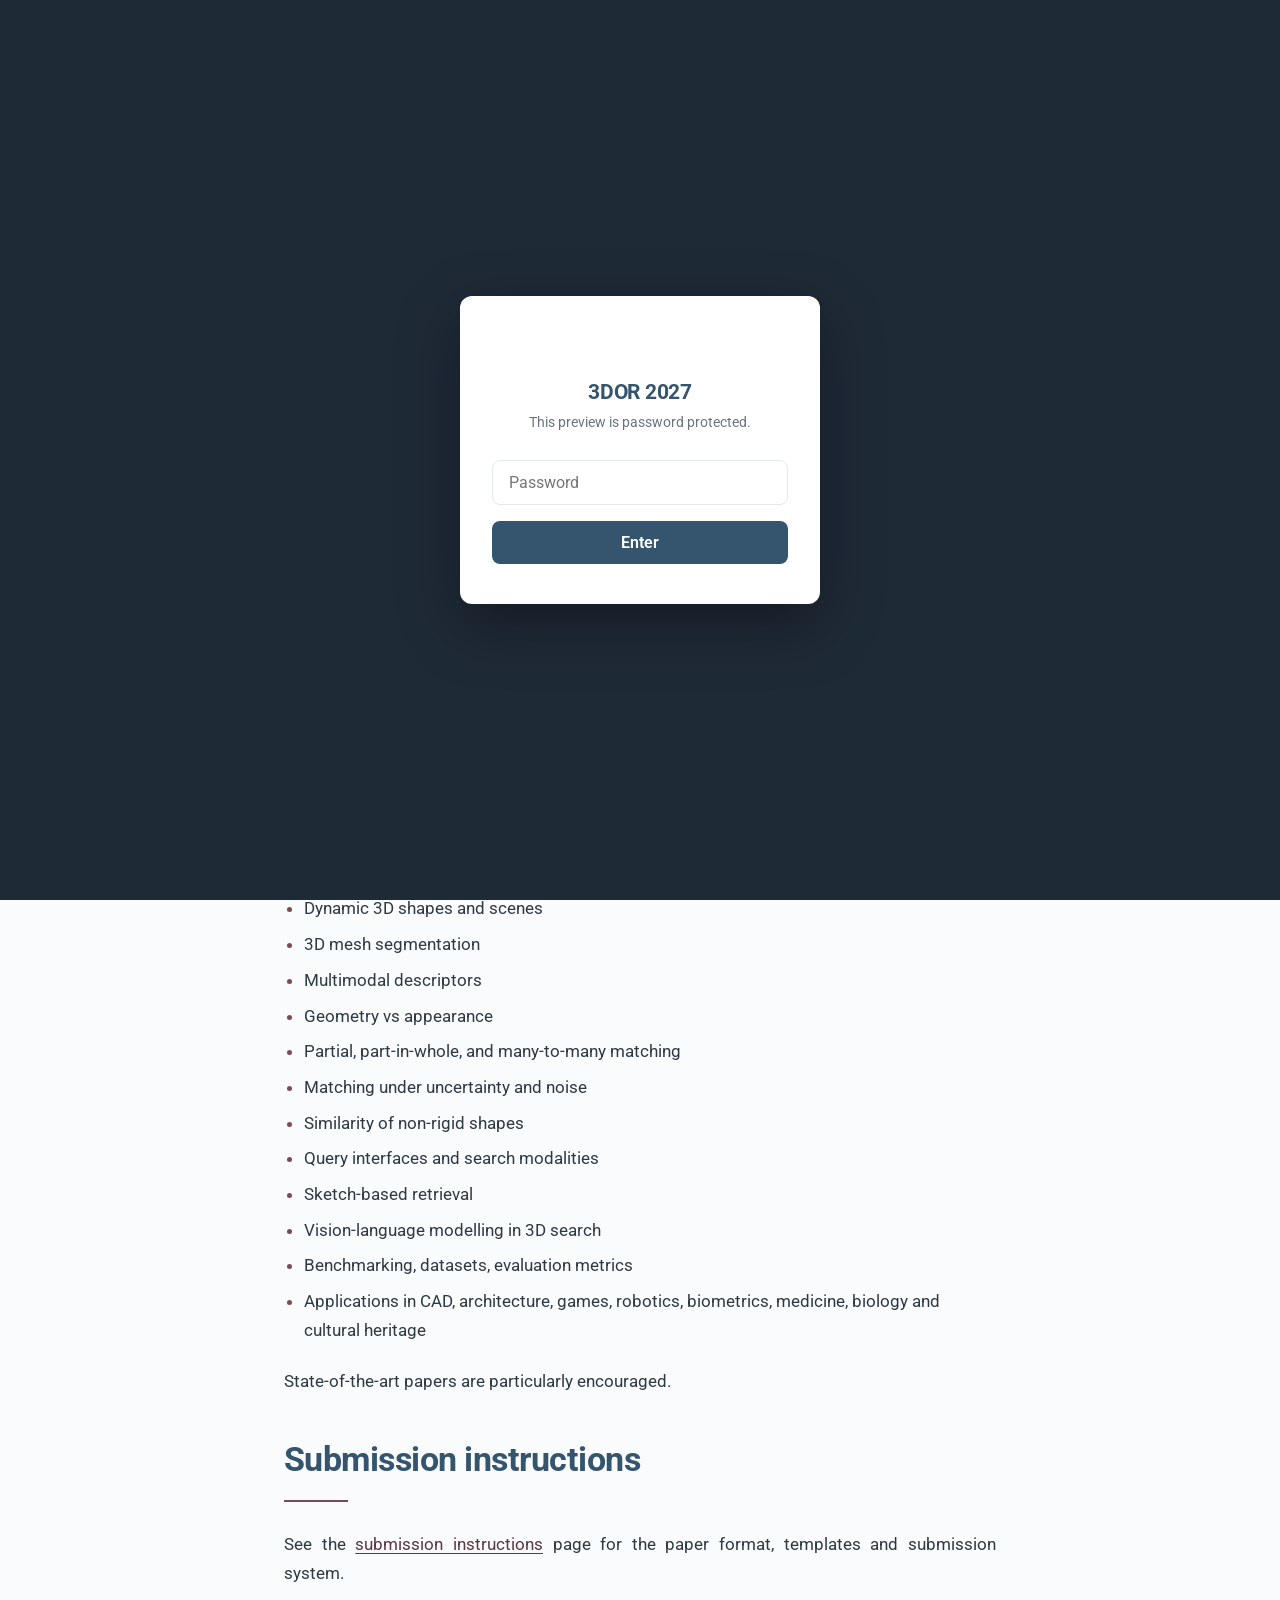
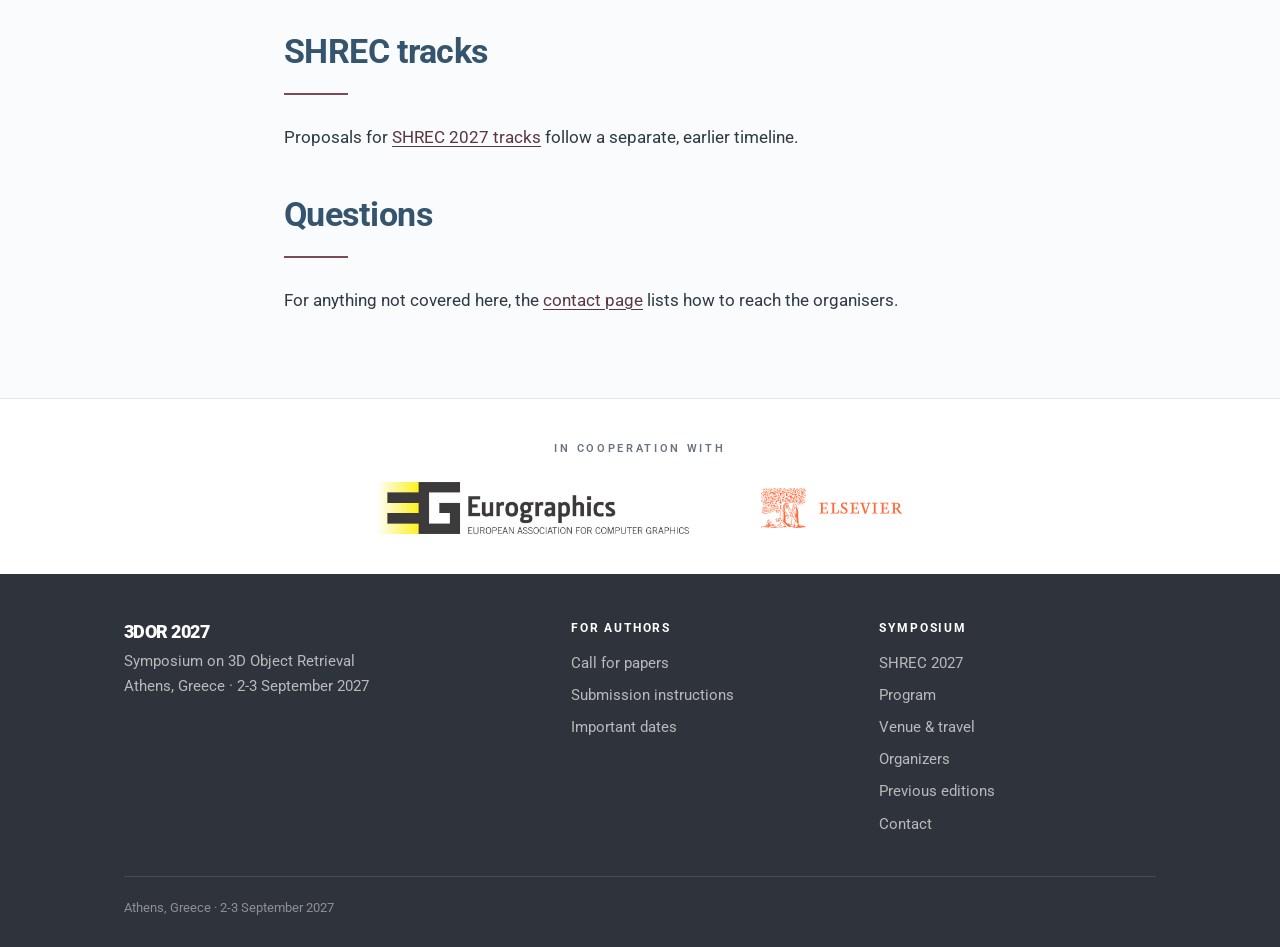
==== commit 9bf147b6: "Make SHREC 2027 a top-level nav item, not a For authors sub-item Re-reading the original instruction" ====
--- a/call-for-papers.html
+++ b/call-for-papers.html
@@ -49,10 +49,10 @@
           <a href="call-for-papers.html" class="is-active">Call for papers</a>
           <a href="submission-instructions.html">Submission instructions</a>
           <a href="important-dates.html">Important dates</a>
-          <a href="shrec.html">SHREC 2027</a>
         </div>
       </div>
 
+      <a href="shrec.html">SHREC 2027</a>
       <a href="program.html">Program</a>
       <a href="venue.html">Venue &amp; travel</a>
       <a href="organizers.html">Organizers</a>
@@ -166,13 +166,13 @@
           <li><a href="call-for-papers.html">Call for papers</a></li>
           <li><a href="submission-instructions.html">Submission instructions</a></li>
           <li><a href="important-dates.html">Important dates</a></li>
-          <li><a href="shrec.html">SHREC 2027</a></li>
         </ul>
       </div>
 
       <div>
         <h4>Symposium</h4>
         <ul>
+          <li><a href="shrec.html">SHREC 2027</a></li>
           <li><a href="program.html">Program</a></li>
           <li><a href="venue.html">Venue &amp; travel</a></li>
           <li><a href="organizers.html">Organizers</a></li>
--- a/css/style.css
+++ b/css/style.css
@@ -7,12 +7,12 @@
    1. Tokens
    -------------------------------------------------------------------------- */
 :root {
-  /* Slate blue carries the type, blue grey the structure, cyan is a single touch */
+  /* Slate blue carries the type, blue grey the structure, mauve plum is the accent */
   --accent: #35556e;        /* display headings, brand, links */
   --accent-strong: #26404f; /* hover on slate */
   --accent-deep: #35556e;   /* links and small text (7.8:1 on paper) */
-  --accent-bright: #e97770; /* coral, after 3DOR 2015: rules, underlines, markers */
-  --accent-warm: #c6564e;   /* darker coral where small text needs contrast */
+  --accent-bright: #7a4b52; /* mauve plum: rules, underlines, markers */
+  --accent-warm: #5c3740;   /* darker mauve plum where small text needs contrast */
   --accent-soft: #b0bec5;   /* blue grey: quiet dividers and borders */
   --charcoal: #2f333b;      /* dark band, after 3DOR 2015 */
   --accent-pale: #eef3f7;
@@ -101,14 +101,14 @@
 }
 
 a {
-  color: var(--accent-deep);
+  color: var(--accent-warm);
   text-decoration-thickness: 1px;
   text-underline-offset: 3px;
   transition: color 0.15s ease;
 }
 
 a:hover {
-  color: var(--accent-strong);
+  color: var(--accent-bright);
   text-decoration-color: var(--accent-bright);
 }
 
@@ -190,6 +190,12 @@
 .section--alt + .section,
 .section + .section--alt {
   padding-top: clamp(2.5rem, 5vw, 4rem);
+}
+
+/* Two tinted sections back to back: same colour for both, so neither
+   reads as more important, separated by a small white gap instead */
+.section--alt + .section--alt {
+  margin-top: 1.5rem;
 }
 
 /* Small caps label */
@@ -484,13 +490,15 @@
   overflow: hidden;
 }
 
-.hero__media {
-  position: absolute;
-  inset: 0;
-  width: 100%;
-  height: 100%;
-  object-fit: cover;
-  object-position: center 52%;
+/* Parallax variant: the photo stays pinned to the viewport while the
+   page scrolls over it, like the banner on sites.google.com/view/3dor26.
+   background-attachment: fixed is not supported on iOS Safari, where it
+   falls back to a normal scrolling background, no breakage either way. */
+.hero--fixed {
+  background-image: url("../assets/acropolis.jpg");
+  background-size: cover;
+  background-position: center 52%;
+  background-attachment: fixed;
 }
 
 .hero::after {
@@ -550,33 +558,33 @@
 }
 
 .keyfacts--center {
-  max-width: 620px;
-  margin-inline: auto;
   text-align: center;
 }
 
-.keyfacts--center > div {
+/* --------------------------------------------------------------------------
+   5. Masthead (home) & page headers
+   -------------------------------------------------------------------------- */
+/* Key facts: dates and deadline, plain text with a hairline divider,
+   no card chrome */
+.keyfacts {
+  display: flex;
+  flex-wrap: wrap;
+  justify-content: center;
+  margin: 0 0 1.75rem;
+}
+
+.keyfacts > div {
+  padding: 0 2rem;
   border-left: 1px solid var(--line);
-  border-top: 3px solid var(--accent-bright);
-}
-
-/* --------------------------------------------------------------------------
-   5. Masthead (home) & page headers
-   -------------------------------------------------------------------------- */
-/* Key facts: dates and deadline */
-.keyfacts {
-  display: grid;
-  grid-template-columns: repeat(auto-fit, minmax(210px, 1fr));
-  gap: 0.85rem;
-  margin: 0 0 1.75rem;
-}
-
-.keyfacts > div {
-  background: #fff;
-  border: 1px solid var(--line);
-  border-left: 3px solid var(--accent-bright);
-  border-radius: 8px;
-  padding: 0.85rem 1.1rem;
+}
+
+.keyfacts > div:first-child {
+  border-left: 0;
+  padding-left: 0;
+}
+
+.keyfacts > div:last-child {
+  padding-right: 0;
 }
 
 .keyfacts dt {
@@ -663,28 +671,39 @@
    7. Dates list
    -------------------------------------------------------------------------- */
 .dates {
+  display: grid;
+  grid-template-columns: minmax(190px, max-content) 1fr;
+  column-gap: 1.5rem;
   margin: 0 0 2rem;
   border-top: 1px solid var(--line);
 }
 
+/* Each row is a plain wrapper in the markup, but display: contents lifts
+   its dt/dd into the parent grid so every row shares the same column
+   widths, keeping the date column, and the description it lines up
+   with, aligned across the whole list regardless of how long any one
+   date happens to be. */
 .dates > div {
-  display: grid;
-  grid-template-columns: 190px 1fr;
-  gap: 0.4rem 1.5rem;
-  align-items: baseline;
+  display: contents;
+}
+
+.dates dt {
+  grid-column: 1;
+  align-self: baseline;
   padding: 1.1rem 0;
   border-bottom: 1px solid var(--line);
-}
-
-.dates dt {
   font-family: var(--font-mono);
   font-weight: 700;
   font-size: var(--step-0);
-  color: var(--accent);
+  color: var(--accent-warm);
   white-space: nowrap;
 }
 
 .dates dd {
+  grid-column: 2;
+  align-self: baseline;
+  padding: 1.1rem 0;
+  border-bottom: 1px solid var(--line);
   margin: 0;
   color: var(--ink);
 }
@@ -697,12 +716,18 @@
 }
 
 @media (max-width: 620px) {
-  .dates > div {
+  .dates {
     grid-template-columns: 1fr;
   }
 
+  .dates dt,
+  .dates dd {
+    grid-column: 1;
+  }
+
   .dates dt {
-    grid-column: 1 / -1;
+    padding-bottom: 0.3rem;
+    border-bottom: 0;
   }
 }
 
@@ -725,7 +750,7 @@
   font-family: var(--font-mono);
   font-size: var(--step-2);
   font-weight: 700;
-  color: var(--accent);
+  color: var(--accent-warm);
   display: block;
   line-height: 1.2;
 }
@@ -800,7 +825,7 @@
 td.mono {
   font-family: var(--font-mono);
   font-weight: 600;
-  color: var(--accent);
+  color: var(--accent-warm);
   white-space: nowrap;
 }
 
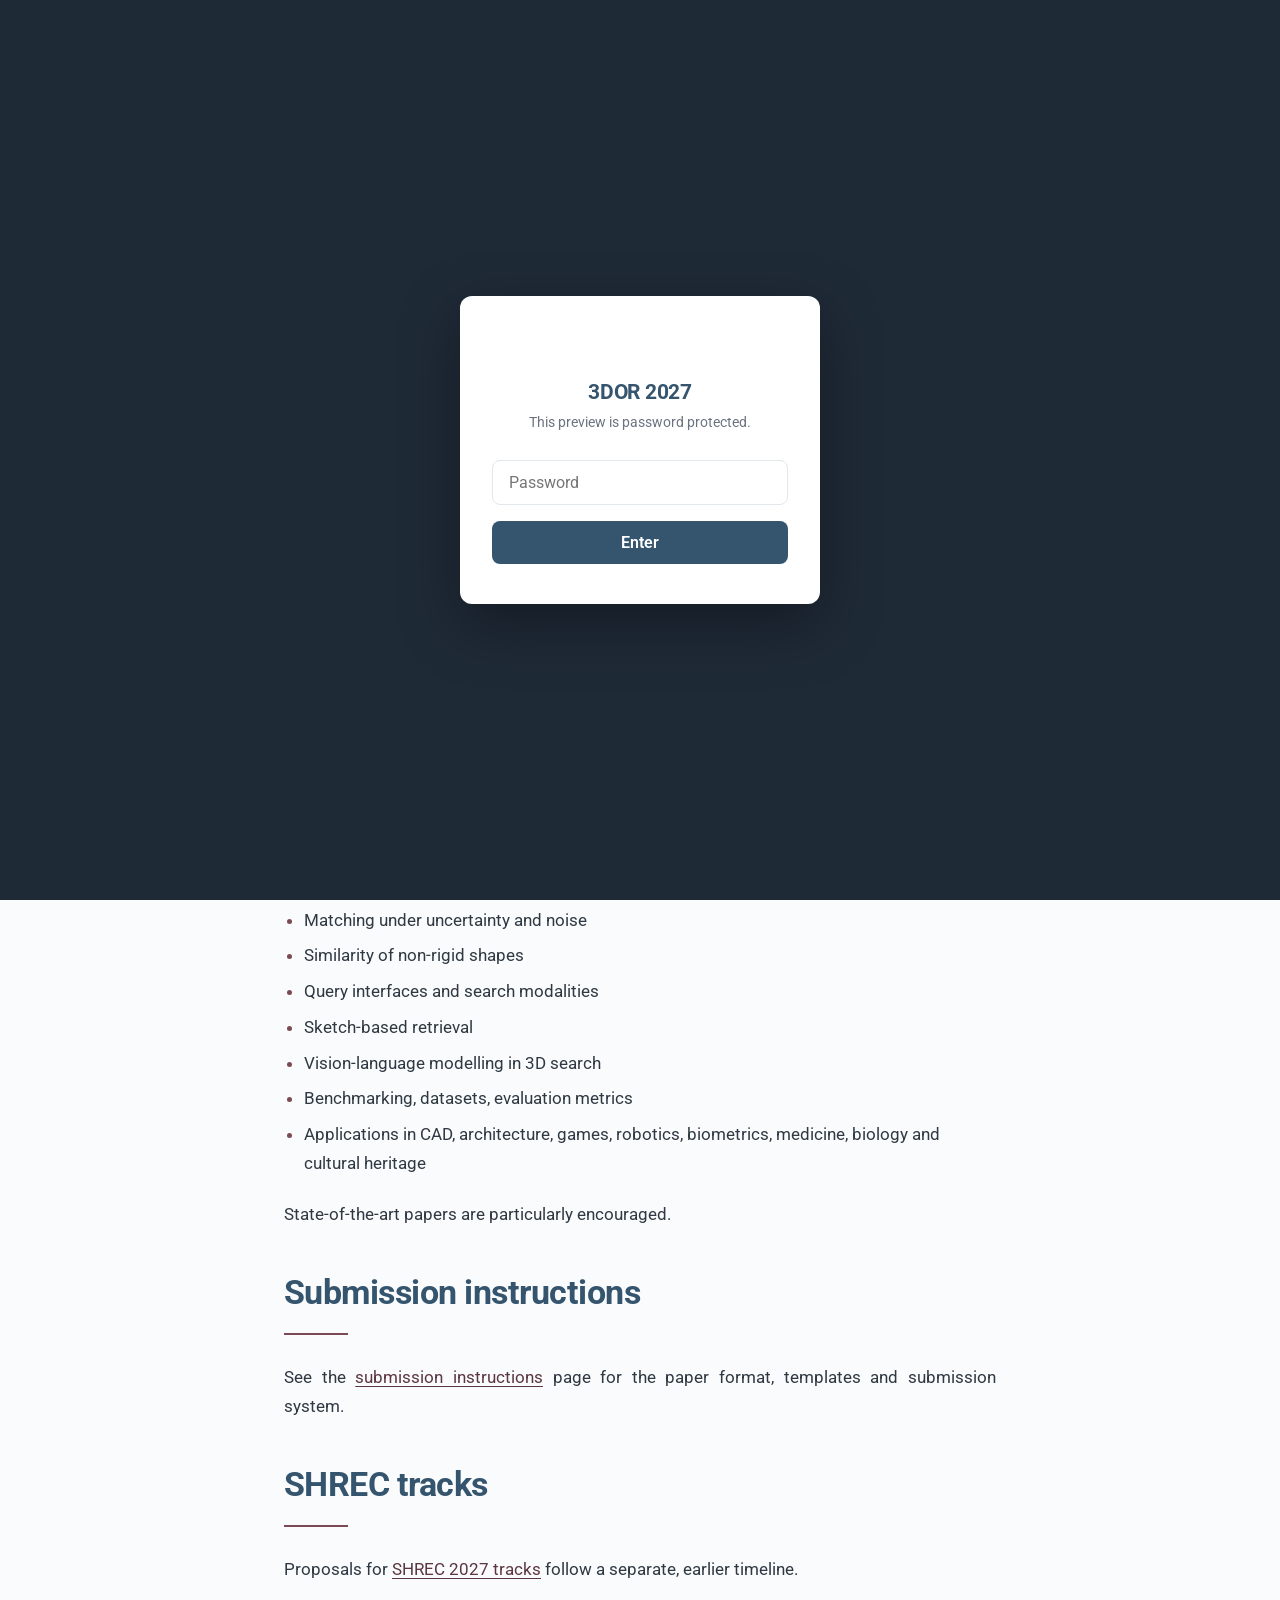
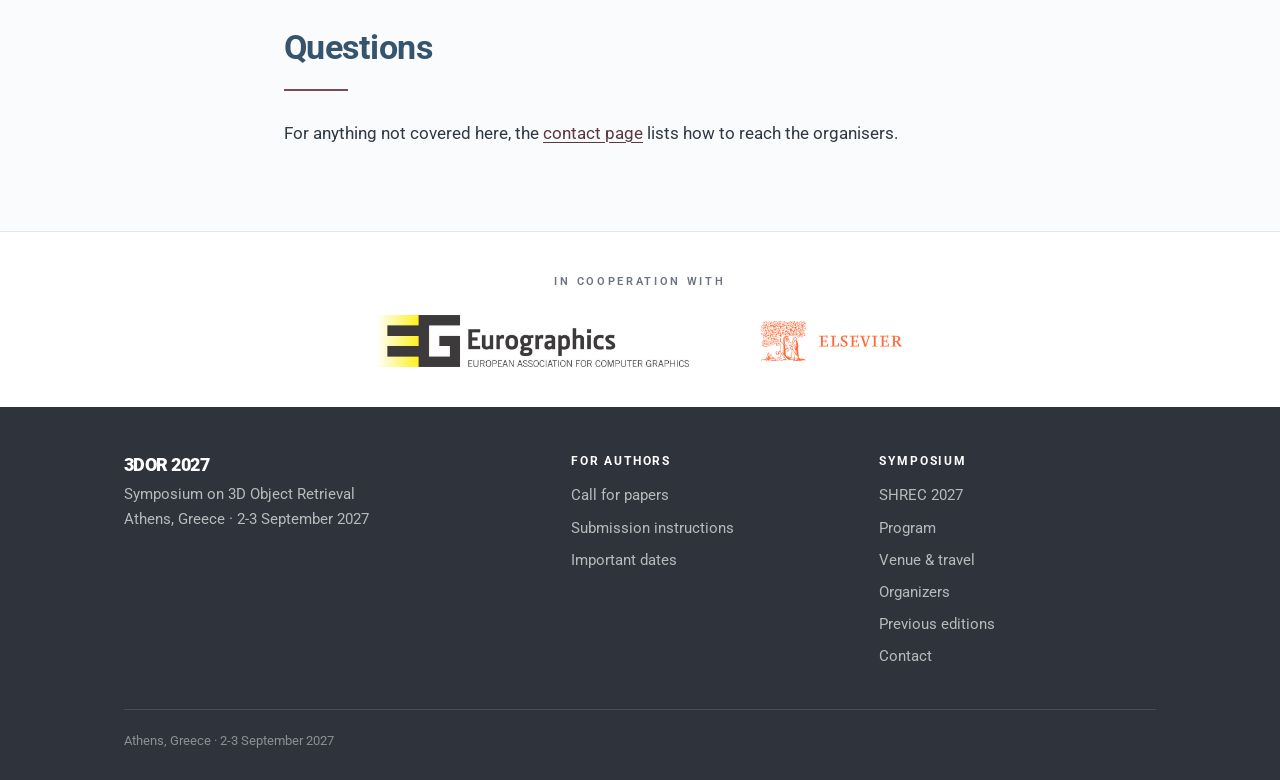
==== commit 5f40dfd7: "Move the EG 3DOR scope text from Call for Papers to Home Replace the Scope section's paraphrased int" ====
--- a/call-for-papers.html
+++ b/call-for-papers.html
@@ -80,16 +80,6 @@
         <span class="box__what">Full paper submission deadline</span>
         <p class="note">See the <a href="important-dates.html">important dates</a> page for the full review timeline.</p>
       </div>
-
-      <p>
-        The Eurographics Symposium on 3D Object Retrieval (EG 3DOR) is a classic venue
-        for researchers and practitioners working on all aspects of 3D shape: search and
-        retrieval, 3D data management, 3D vision, geometry processing and machine
-        learning.
-      </p>
-      <p>
-        In 2027 we are celebrating 20 consecutive 3DOR Symposia (since 2008).
-      </p>
 
       <h2>Topics of interest</h2>
       <hr class="rule">
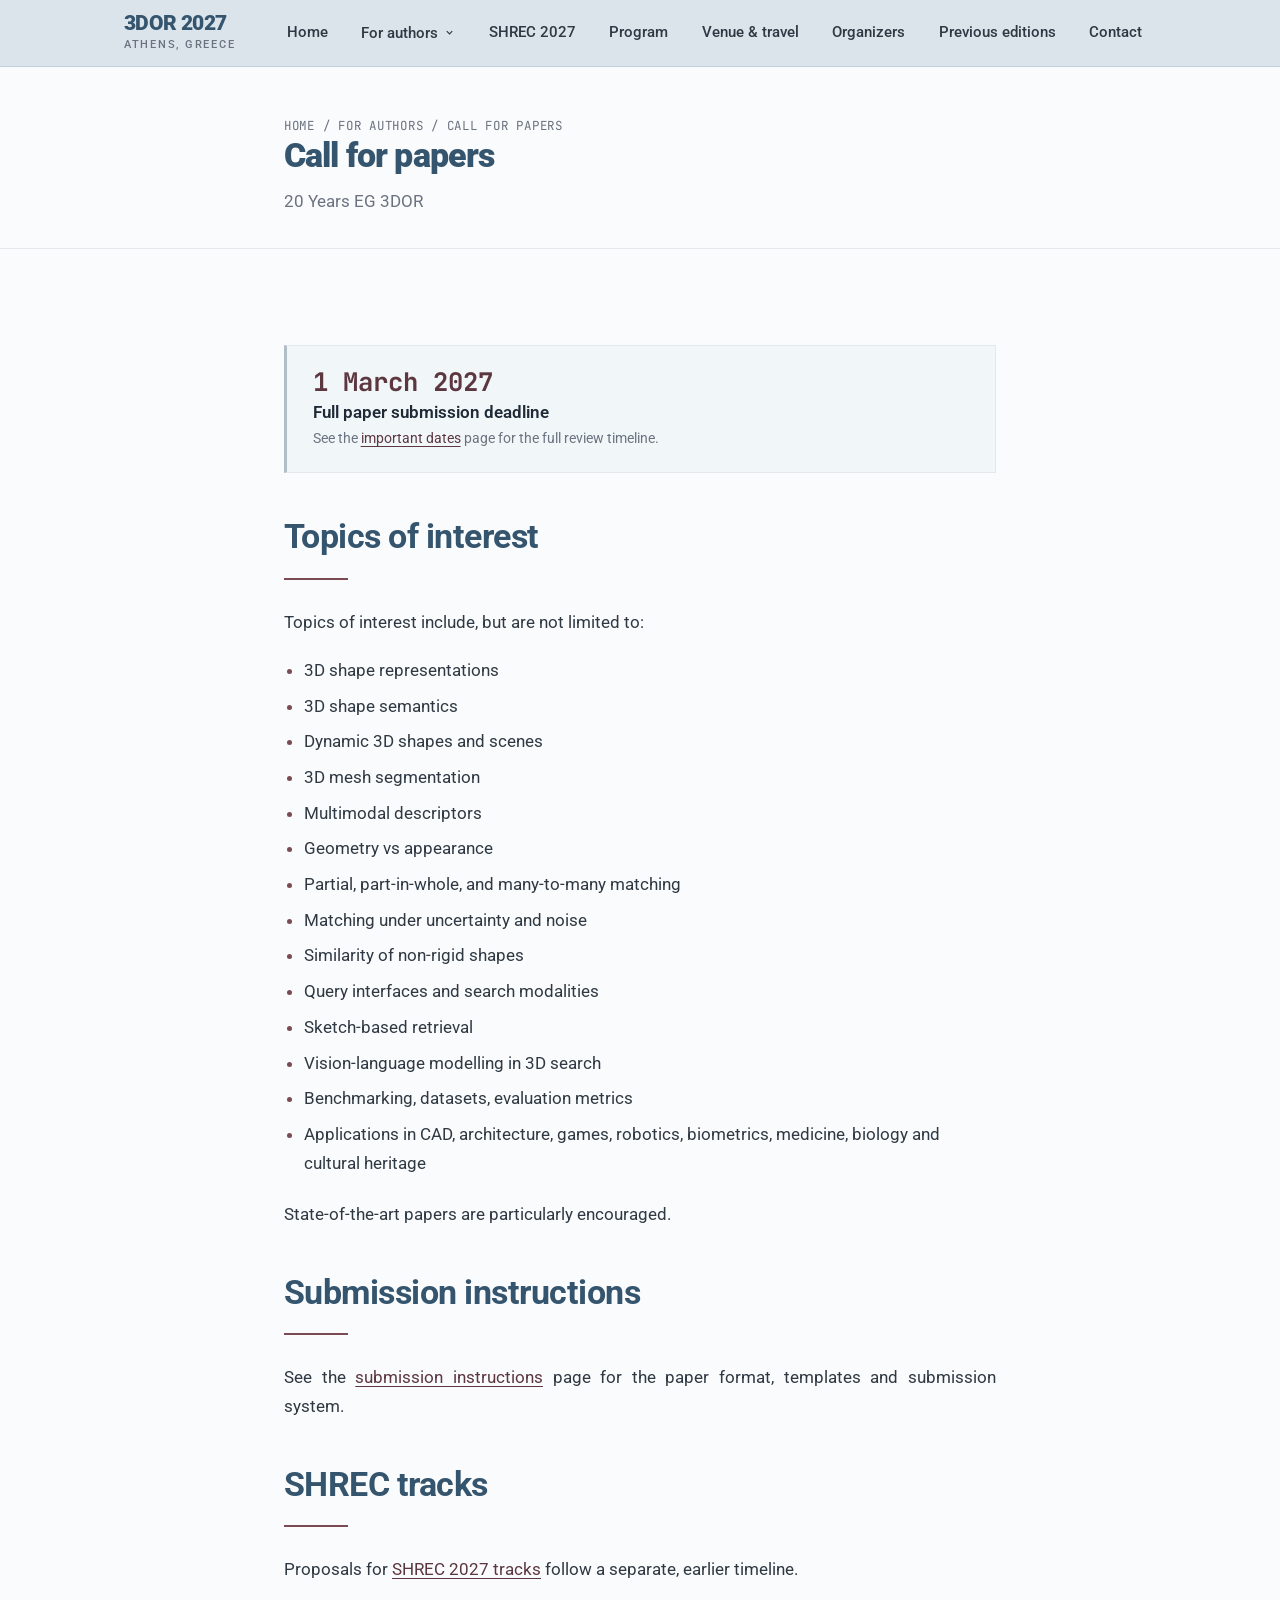
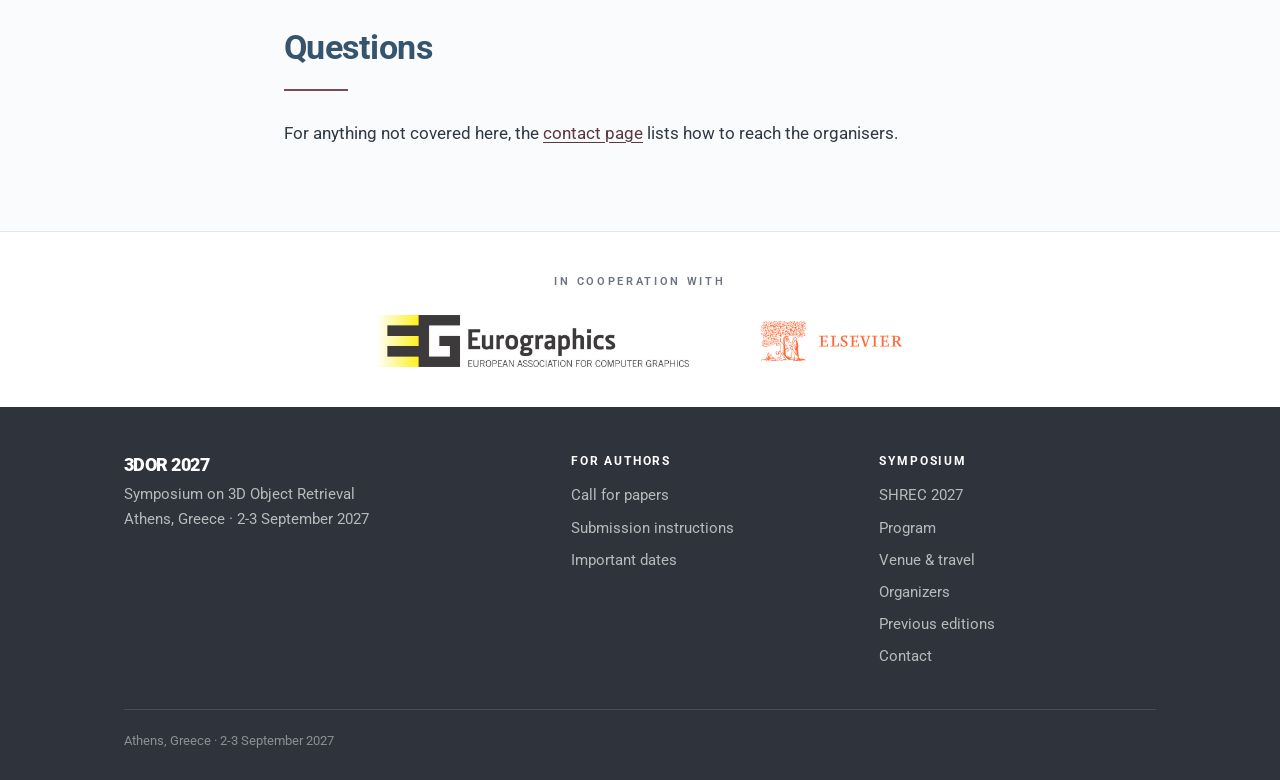
==== commit d700841e: "Comment out the password gate instead of removing it Disable the gate markup and js/gate.js script t" ====
--- a/call-for-papers.html
+++ b/call-for-papers.html
@@ -12,6 +12,7 @@
 <link rel="stylesheet" href="css/style.css">
 </head>
 <body>
+<!-- GATE (disabled, kept for reference, see js/gate.js and css/style.css section 21):
 <script>try{if(localStorage.getItem('3dor27_unlocked_v1')==='1'){document.documentElement.classList.add('gate-unlocked');}}catch(e){}</script>
 <div id="gate-overlay">
   <div class="gate-card">
@@ -24,6 +25,7 @@
     </form>
   </div>
 </div>
+-->
 <a class="skip-link" href="#main">Skip to main content</a>
 
 <header class="site-header">
@@ -179,6 +181,6 @@
 </footer>
 
 <script src="js/main.js"></script>
-<script src="js/gate.js"></script>
+<!-- <script src="js/gate.js"></script> -->
 </body>
 </html>
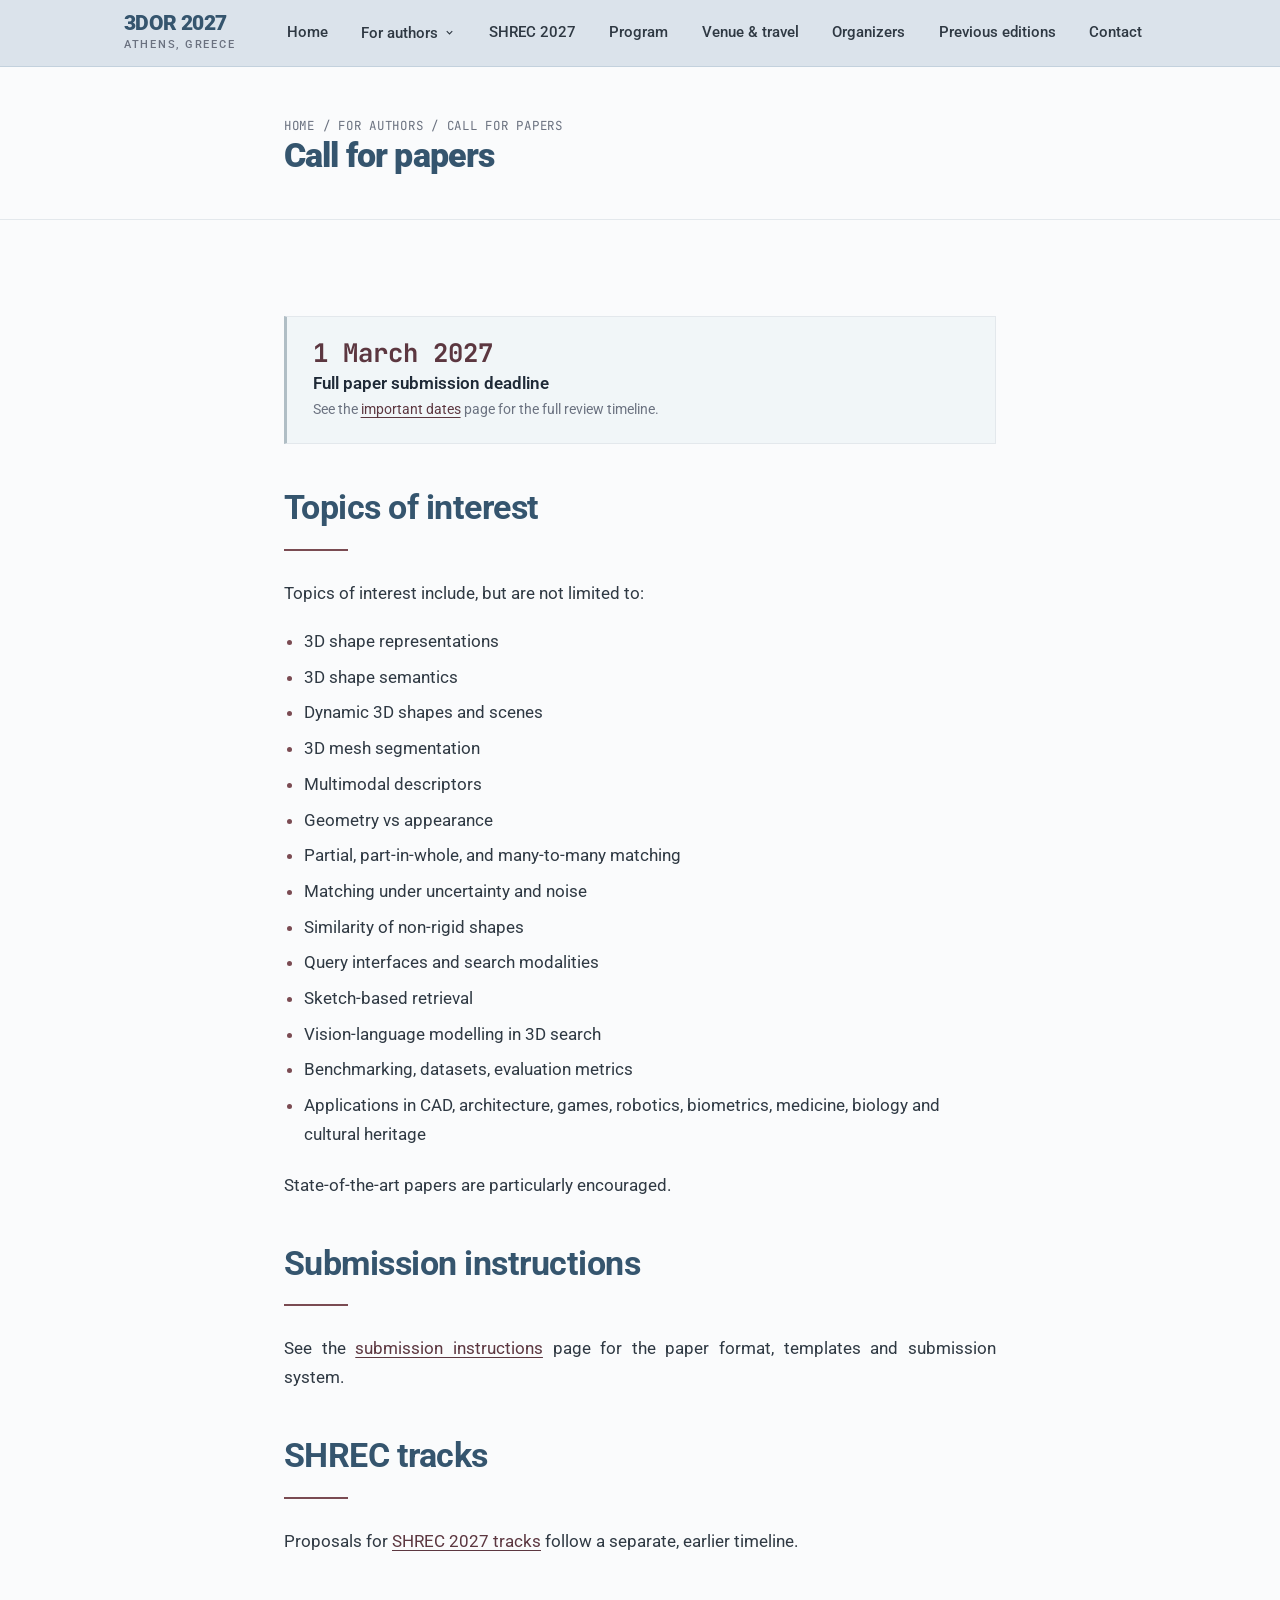
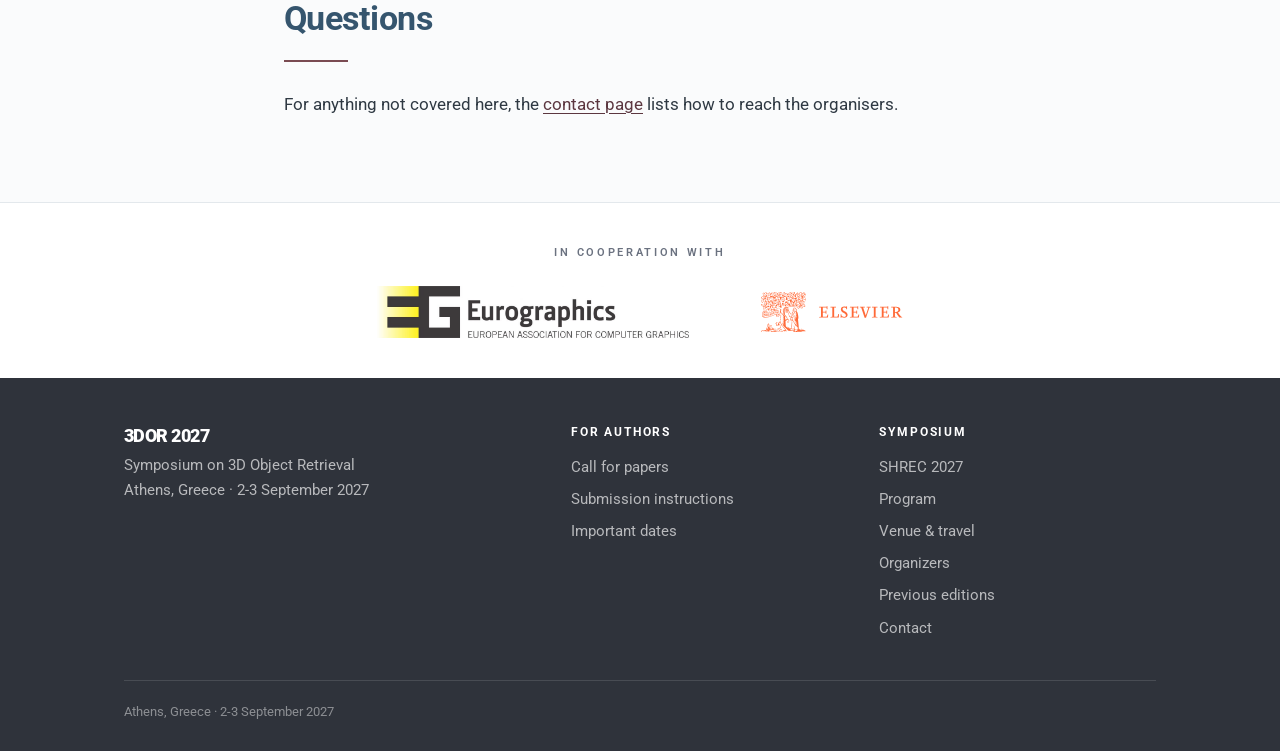
==== commit 39eb7b78: "Remove '20 Years EG 3DOR' from the call for papers page head and meta description" ====
--- a/call-for-papers.html
+++ b/call-for-papers.html
@@ -4,7 +4,7 @@
 <meta charset="utf-8">
 <meta name="viewport" content="width=device-width, initial-scale=1">
 <title>Call for Papers | 3DOR 2027, Athens</title>
-<meta name="description" content="Call for papers for 3DOR 2027: 20 Years EG 3DOR, Athens, Greece. Full paper submission deadline: 1 March 2027.">
+<meta name="description" content="Call for papers for 3DOR 2027, Athens, Greece. Full paper submission deadline: 1 March 2027.">
 <link rel="icon" href="assets/favicon.svg" type="image/svg+xml">
 <link rel="preconnect" href="https://fonts.googleapis.com">
 <link rel="preconnect" href="https://fonts.gstatic.com" crossorigin>
@@ -70,7 +70,6 @@
     <div class="col">
       <p class="breadcrumb"><a href="index.html">Home</a> / For authors / Call for papers</p>
       <h1>Call for papers</h1>
-      <p>20 Years EG 3DOR</p>
     </div>
   </section>
 
